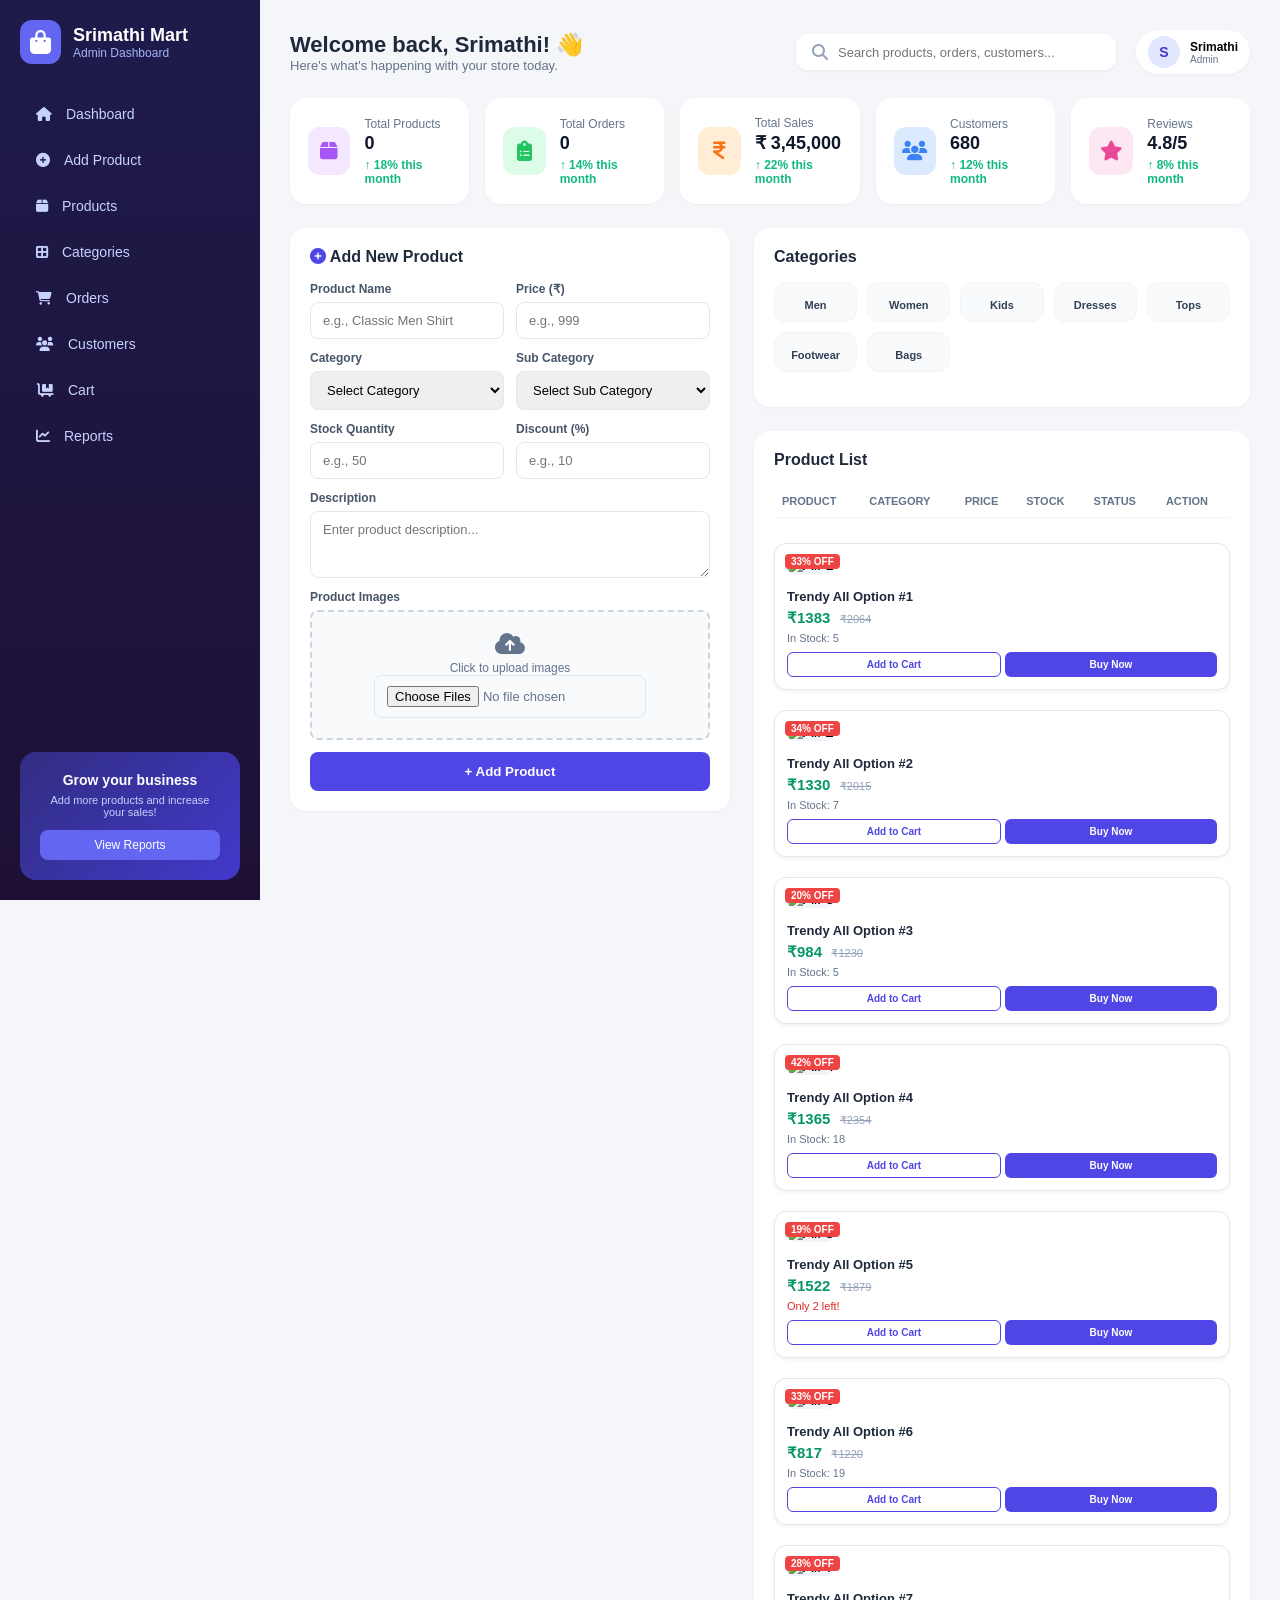
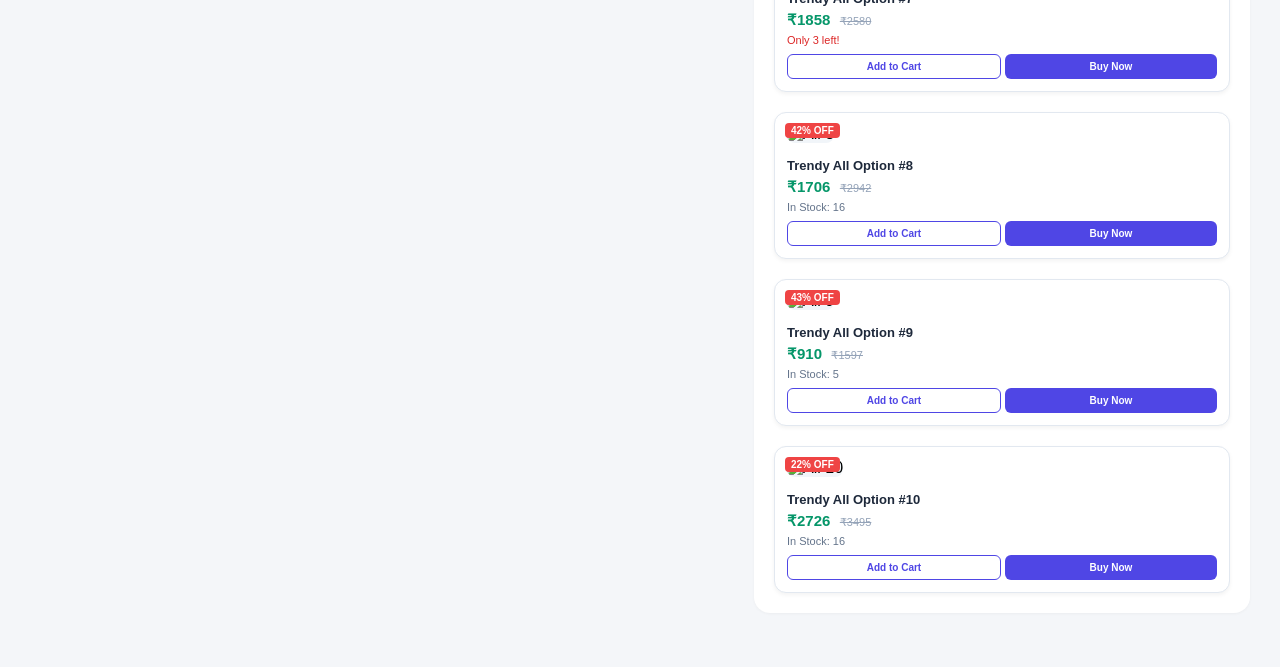
==== src/main/resources/static/dashboard.html @ 412abf0e "add customer details 2" ====
<!DOCTYPE html>
<html lang="en">
<head>
    <meta charset="UTF-8">
    <meta name="viewport" content="width=device-width, initial-scale=1.0">
    <title>Srimathi Mart - Admin Dashboard</title>
    <link href="https://cdnjs.cloudflare.com/ajax/libs/font-awesome/6.4.0/css/all.min.css" rel="stylesheet">
    <style>
        * {
            margin: 0;
            padding: 0;
            box-sizing: border-box;
            font-family: 'Segoe UI', Tahoma, Geneva, Verdana, sans-serif;
        }

        body {
            background-color: #f4f6f9;
            display: flex;
            min-height: 100vh;
        }

        /* Sidebar Styles */
        .sidebar {
            width: 260px;
            background: linear-gradient(180deg, #1e1b4b 0%, #1e1035 100%);
            color: #fff;
            padding: 20px;
            display: flex;
            flex-direction: column;
            justify-content: space-between;
            position: fixed;
            height: 100vh;
            overflow-y: auto;
        }

        .brand {
            display: flex;
            align-items: center;
            gap: 12px;
            margin-bottom: 30px;
        }

        .brand i {
            font-size: 24px;
            background: #6366f1;
            padding: 10px;
            border-radius: 12px;
        }

        .brand-text h2 { font-size: 18px; font-weight: 700; }
        .brand-text p { font-size: 12px; color: #a5b4fc; }

        .nav-menu {
            list-style: none;
            display: flex;
            flex-direction: column;
            gap: 6px;
        }

        .nav-item a {
            display: flex;
            align-items: center;
            gap: 14px;
            padding: 12px 16px;
            color: #c7d2fe;
            text-decoration: none;
            border-radius: 10px;
            font-size: 14px;
            transition: all 0.2s;
        }

        .nav-item.active a, .nav-item a:hover {
            background-color: #4f46e5;
            color: #fff;
        }

        .promo-card {
            background: linear-gradient(135deg, #312e81 0%, #4338ca 100%);
            padding: 20px;
            border-radius: 16px;
            text-align: center;
            margin-top: 20px;
        }

        .promo-card h4 { font-size: 14px; margin-bottom: 6px; }
        .promo-card p { font-size: 11px; color: #c7d2fe; margin-bottom: 12px; }
        .promo-card button {
            background: #6366f1;
            color: white;
            border: none;
            padding: 8px 16px;
            border-radius: 8px;
            font-size: 12px;
            cursor: pointer;
            width: 100%;
        }

        /* Main Content Styles */
.main-content {
    margin-left: 260px;
    flex: 1;
    padding: 30px;
}



        /* Header */
        .header {
            display: flex;
            justify-content: space-between;
            align-items: center;
            margin-bottom: 24px;
        }

        .welcome h1 { font-size: 22px; color: #1e293b; }
        .welcome p { font-size: 13px; color: #64748b; }

        .header-actions {
            display: flex;
            align-items: center;
            gap: 20px;
        }

        .search-bar {
            background: #fff;
            padding: 10px 16px;
            border-radius: 12px;
            display: flex;
            align-items: center;
            gap: 10px;
            box-shadow: 0 1px 3px rgba(0,0,0,0.05);
            width: 320px;
        }

        .search-bar input {
            border: none;
            outline: none;
            width: 100%;
            font-size: 13px;
        }

        .user-profile {
            display: flex;
            align-items: center;
            gap: 10px;
            background: #fff;
            padding: 6px 12px;
            border-radius: 30px;
            box-shadow: 0 1px 3px rgba(0,0,0,0.05);
        }

        .avatar {
            width: 32px;
            height: 32px;
            background: #e0e7ff;
            color: #4338ca;
            border-radius: 50%;
            display: flex;
            align-items: center;
            justify-content: center;
            font-weight: bold;
            font-size: 14px;
        }

        /* Metrics Grid */
        .metrics-grid {
            display: grid;
            grid-template-columns: repeat(5, 1fr);
            gap: 16px;
            margin-bottom: 24px;
        }

        .metric-card {
            background: #fff;
            padding: 18px;
            border-radius: 16px;
            display: flex;
            align-items: center;
            gap: 14px;
            box-shadow: 0 1px 3px rgba(0,0,0,0.04);
        }

        .metric-icon {
            width: 48px;
            height: 48px;
            border-radius: 12px;
            display: flex;
            align-items: center;
            justify-content: center;
            font-size: 20px;
        }

        .metric-info h3 { font-size: 18px; color: #0f172a; margin-top: 2px; }
        .metric-info p { font-size: 12px; color: #64748b; }
        .trend { font-size: 11px; margin-top: 4px; font-weight: 600; }
        .trend.up { color: #10b981; }

        /* Dashboard Grid Layout */
        .dashboard-grid {
            display: grid;
            grid-template-columns: 1fr 1.2fr;
            gap: 24px;
        }

        .card {
            background: #fff;
            border-radius: 16px;
            padding: 20px;
            box-shadow: 0 1px 3px rgba(0,0,0,0.04);
            margin-bottom: 24px;
        }

        .card-header {
            display: flex;
            justify-content: space-between;
            align-items: center;
            margin-bottom: 16px;
        }

        .card-header h3 { font-size: 16px; color: #1e293b; }

        /* Form Styling */
        .form-grid {
            display: grid;
            grid-template-columns: 1fr 1fr;
            gap: 12px;
        }

        .form-group {
            display: flex;
            flex-direction: column;
            gap: 6px;
        }

        .form-group.full { grid-column: span 2; }

        .form-group label { font-size: 12px; font-weight: 600; color: #475569; }

        .form-group input, .form-group select, .form-group textarea {
            padding: 10px 12px;
            border: 1px solid #e2e8f0;
            border-radius: 8px;
            font-size: 13px;
            outline: none;
        }

        .upload-box {
            border: 2px dashed #cbd5e1;
            border-radius: 8px;
            padding: 20px;
            text-align: center;
            color: #64748b;
            cursor: pointer;
            background: #f8fafc;
        }

        .btn-submit {
            background: #4f46e5;
            color: #fff;
            border: none;
            padding: 12px;
            border-radius: 8px;
            font-weight: 600;
            cursor: pointer;
            width: 100%;
            margin-top: 12px;
        }

        /* Category Grid */
        .category-grid {
            display: grid;
            grid-template-columns: repeat(5, 1fr);
            gap: 10px;
        }

        .cat-item {
            background: #f8fafc;
            border-radius: 12px;
            padding: 10px;
            text-align: center;
            border: 1px solid #f1f5f9;
        }

        .cat-item img {
            width: 100%;
            height: 60px;
            object-fit: contain;
            border-radius: 8px;
        }

        .cat-item p { font-size: 11px; font-weight: 600; margin-top: 6px; color: #334155; }

        /* Product Table */
        table {
            width: 100%;
            border-collapse: collapse;
        }

        th {
            text-align: left;
            font-size: 11px;
            color: #64748b;
            padding: 10px 8px;
            border-bottom: 1px solid #f1f5f9;
        }

        td {
            padding: 12px 8px;
            font-size: 13px;
            border-bottom: 1px solid #f8fafc;
        }

        .badge {
            padding: 4px 8px;
            border-radius: 12px;
            font-size: 11px;
            font-weight: 600;
        }

        .badge-active { background: #dcfce7; color: #15803d; }
        .badge-cat { background: #e0e7ff; color: #4338ca; }
    </style>
</head>
<body>

    <!-- Sidebar -->
    <div class="sidebar">
        <div>
            <div class="brand">
                <i class="fa-solid fa-bag-shopping"></i>
                <div class="brand-text">
                    <h2>Srimathi Mart</h2>
                    <p>Admin Dashboard</p>
                </div>
            </div>
           <ul class="nav-menu">
    <li class="nav-item active"><a href="#" onclick="switchTab(event, 'all')"><i class="fa-solid fa-house"></i> Dashboard</a></li>
    <li class="nav-item"><a href="#" onclick="switchTab(event, 'add-product')"><i class="fa-solid fa-circle-plus"></i> Add Product</a></li>
    <li class="nav-item"><a href="#" onclick="switchTab(event, 'products')"><i class="fa-solid fa-box"></i> Products</a></li>
    <li class="nav-item"><a href="#" onclick="switchTab(event, 'categories')"><i class="fa-solid fa-border-all"></i> Categories</a></li>
    <li class="nav-item"><a href="#" onclick="switchTab(event, 'orders')"><i class="fa-solid fa-cart-shopping"></i> Orders</a></li>
    <li class="nav-item"><a href="#" onclick="switchTab(event, 'customers')"><i class="fa-solid fa-users"></i> Customers</a></li>
    <li class="nav-item"><a href="#" onclick="switchTab(event, 'cart')"><i class="fa-solid fa-cart-flatbed"></i> Cart</a></li>
    <li class="nav-item"><a href="#" onclick="switchTab(event, 'reports')"><i class="fa-solid fa-chart-line"></i> Reports</a></li>
</ul>
        </div>

        <div class="promo-card">
            <h4>Grow your business</h4>
            <p>Add more products and increase your sales!</p>
            <button>View Reports</button>
        </div>
    </div>

    <!-- Main Content -->
    <div class="main-content">
        <!-- Top Bar -->
        <div class="header">
            <div class="welcome">
                <h1>Welcome back, Srimathi! 👋</h1>
                <p>Here's what's happening with your store today.</p>
            </div>
            <div class="header-actions">
                <div class="search-bar">
                    <i class="fa-solid fa-magnifying-glass" style="color:#94a3b8"></i>
                    <input type="text" placeholder="Search products, orders, customers...">
                </div>
                <div class="user-profile">
                    <div class="avatar">S</div>
                    <div>
                        <p style="font-size: 12px; font-weight: bold;">Srimathi</p>
                        <p style="font-size: 10px; color: #64748b;">Admin</p>
                    </div>
                </div>
            </div>
        </div>

        <!-- Metric Cards -->
        <div class="metrics-grid">
            <div class="metric-card">
                <div class="metric-icon" style="background: #f3e8ff; color: #a855f7;"><i class="fa-solid fa-box"></i></div>
                <div class="metric-info">
                    <p>Total Products</p>
                    <h3 id="totalProducts">0</h3>
                    <p class="trend up">↑ 18% this month</p>
                </div>
            </div>
            <div class="metric-card">
                <div class="metric-icon" style="background: #dcfce7; color: #22c55e;"><i class="fa-solid fa-clipboard-list"></i></div>
                <div class="metric-info">
                    <p>Total Orders</p>
                    <h3 id="totalOrders">0</h3>
                    <p class="trend up">↑ 14% this month</p>
                </div>
            </div>
            <div class="metric-card">
                <div class="metric-icon" style="background: #ffedd5; color: #f97316;"><i class="fa-solid fa-indian-rupee-sign"></i></div>
                <div class="metric-info">
                    <p>Total Sales</p>
                    <h3>₹ 3,45,000</h3>
                    <p class="trend up">↑ 22% this month</p>
                </div>
            </div>
            <div class="metric-card">
                <div class="metric-icon" style="background: #dbeafe; color: #3b82f6;"><i class="fa-solid fa-users"></i></div>
                <div class="metric-info">
                    <p>Customers</p>
                    <h3>680</h3>
                    <p class="trend up">↑ 12% this month</p>
                </div>
            </div>
            <div class="metric-card">
                <div class="metric-icon" style="background: #fce7f3; color: #ec4899;"><i class="fa-solid fa-star"></i></div>
                <div class="metric-info">
                    <p>Reviews</p>
                    <h3>4.8/5</h3>
                    <p class="trend up">↑ 8% this month</p>
                </div>
            </div>
        </div>

        <!-- Dashboard Main Grid -->
        <div class="dashboard-grid">
            <!-- Left Column: Add Product & Cart -->
            <div>
                <div class="card" id="add-product-card">
                    <div class="card-header">
                        <h3><i class="fa-solid fa-plus-circle" style="color: #4f46e5;"></i> Add New Product</h3>
                    </div>
                    <form id="productForm">
                        <div class="form-grid">
                            <div class="form-group">
                                <label>Product Name</label>
                                <input type="text" id="pName" placeholder="e.g., Classic Men Shirt" required>
                            </div>
                            <div class="form-group">
                                <label>Price (₹)</label>
                                <input type="number" id="pPrice" placeholder="e.g., 999" required>
                            </div>
                            <div class="form-group">
                                <label>Category</label>
                                <select id="pCategory">
                                    <option>Select Category</option>
                                    <option value="Men">Men</option>
                                    <option value="Women">Women</option>
                                    <option value="Kids">Kids</option>
                                    <option value="Dresses">Dresses</option>
                                </select>
                            </div>
                            <div class="form-group">
                                <label>Sub Category</label>
                                <select>
                                    <option>Select Sub Category</option>
                                </select>
                            </div>
                            <div class="form-group">
                                <label>Stock Quantity</label>
                                <input type="number" id="pStock" placeholder="e.g., 50" required>
                            </div>
                            <div class="form-group">
                                <label>Discount (%)</label>
                                <input type="number" id="pDiscount" placeholder="e.g., 10">
                            </div>
                            <div class="form-group full">
                                <label>Description</label>
                                <textarea id="pDesc" rows="3" placeholder="Enter product description..."></textarea>
                            </div>
                            <div class="form-group full">
                                <label>Product Images</label>
                                <div class="upload-box">
                                    <i class="fa-solid fa-cloud-arrow-up" style="font-size: 24px;"></i>
                                    <p style="font-size: 12px; margin-top: 4px;">Click to upload images</p>
                                    <input type="file" id="pImage" accept="image/*" multiple>
                                </div>
                            </div>
                        </div>
                        <button type="submit" class="btn-submit">+ Add Product</button>
                    </form>
                </div>

                <!-- My Shopping Cart -->
               <div class="card" id="cart-section">
                    <div class="card-header">
                        <h3><i class="fa-solid fa-cart-shopping" style="color: #4f46e5;"></i> My Shopping Cart</h3>
                    </div>
                    <div id="cartList">
                        <p style="color: #64748b; font-size: 13px;">Cart Details loading...</p>
                    </div>
                </div>
            </div>

            <!-- Right Column: Categories & Product List -->
            <div>
                <!-- Categories -->
                <div class="card" id="categories-card">
                    <div class="card-header">
                        <h3>Categories</h3>
                    </div>
                    <div class="category-grid">
    <div class="cat-item" onclick="filterByCategory('Men')"><p>Men</p></div>
    <div class="cat-item" onclick="filterByCategory('Women')"><p>Women</p></div>
    <div class="cat-item" onclick="filterByCategory('Kids')"><p>Kids</p></div>
    <div class="cat-item" onclick="filterByCategory('Dresses')"><p>Dresses</p></div>
    <div class="cat-item" onclick="filterByCategory('Tops')"><p>Tops</p></div>
    <div class="cat-item" onclick="filterByCategory('Footwear')"><p>Footwear</p></div>
    <div class="cat-item" onclick="filterByCategory('Bags')"><p>Bags</p></div>
</div>
<!-- Sub-categories: 10 கேட்டகரிகளுக்கான முழு HTML கோடு -->
<div id="sub-category-container" style="margin-top: 15px;">

    <!-- 1. Men Sub-categories -->
    <div id="sub-Men" class="sub-group" style="display: none; gap: 8px; flex-wrap: wrap;">
        <button class="sub-btn active-sub" onclick="filterBySubCategory('Men', 'All')">All Men</button>
        <button class="sub-btn" onclick="filterBySubCategory('Men', 'Shirts')">Shirts</button>
        <button class="sub-btn" onclick="filterBySubCategory('Men', 'T-Shirts')">T-Shirts</button>
        <button class="sub-btn" onclick="filterBySubCategory('Men', 'Jeans')">Jeans</button>
        <button class="sub-btn" onclick="filterBySubCategory('Men', 'Trousers')">Trousers</button>
        <button class="sub-btn" onclick="filterBySubCategory('Men', 'Footwear')">Footwear</button>
    </div>

    <!-- 2. Women Sub-categories -->
    <div id="sub-Women" class="sub-group" style="display: none; gap: 8px; flex-wrap: wrap;">
        <button class="sub-btn active-sub" onclick="filterBySubCategory('Women', 'All')">All Women</button>
        <button class="sub-btn" onclick="filterBySubCategory('Women', 'Dresses')">Dresses</button>
        <button class="sub-btn" onclick="filterBySubCategory('Women', 'Tops')">Tops</button>
        <button class="sub-btn" onclick="filterBySubCategory('Women', 'Kurtis')">Kurtis</button>
        <button class="sub-btn" onclick="filterBySubCategory('Women', 'Sarees')">Sarees</button>
        <button class="sub-btn" onclick="filterBySubCategory('Women', 'Bags')">Bags</button>
    </div>

    <!-- 3. Kids Sub-categories -->
    <div id="sub-Kids" class="sub-group" style="display: none; gap: 8px; flex-wrap: wrap;">
        <button class="sub-btn active-sub" onclick="filterBySubCategory('Kids', 'All')">All Kids</button>
        <button class="sub-btn" onclick="filterBySubCategory('Kids', 'Boys')">Boys Clothing</button>
        <button class="sub-btn" onclick="filterBySubCategory('Kids', 'Girls')">Girls Clothing</button>
        <button class="sub-btn" onclick="filterBySubCategory('Kids', 'Toys')">Toys</button>
        <button class="sub-btn" onclick="filterBySubCategory('Kids', 'Footwear')">Kids Footwear</button>
    </div>

    <!-- 4. Dresses Sub-categories -->
    <div id="sub-Dresses" class="sub-group" style="display: none; gap: 8px; flex-wrap: wrap;">
        <button class="sub-btn active-sub" onclick="filterBySubCategory('Dresses', 'All')">All Dresses</button>
        <button class="sub-btn" onclick="filterBySubCategory('Dresses', 'Casual')">Casual Dresses</button>
        <button class="sub-btn" onclick="filterBySubCategory('Dresses', 'Party')">Party Dresses</button>
        <button class="sub-btn" onclick="filterBySubCategory('Dresses', 'Maxi')">Maxi Dresses</button>
    </div>

    <!-- 5. Tops Sub-categories -->
    <div id="sub-Tops" class="sub-group" style="display: none; gap: 8px; flex-wrap: wrap;">
        <button class="sub-btn active-sub" onclick="filterBySubCategory('Tops', 'All')">All Tops</button>
        <button class="sub-btn" onclick="filterBySubCategory('Tops', 'T-Shirts')">T-Shirts</button>
        <button class="sub-btn" onclick="filterBySubCategory('Tops', 'Shirts')">Shirts</button>
        <button class="sub-btn" onclick="filterBySubCategory('Tops', 'Crop Tops')">Crop Tops</button>
        <button class="sub-btn" onclick="filterBySubCategory('Tops', 'Tunics')">Tunics</button>
    </div>

    <!-- 6. Bottoms Sub-categories -->
    <div id="sub-Bottoms" class="sub-group" style="display: none; gap: 8px; flex-wrap: wrap;">
        <button class="sub-btn active-sub" onclick="filterBySubCategory('Bottoms', 'All')">All Bottoms</button>
        <button class="sub-btn" onclick="filterBySubCategory('Bottoms', 'Jeans')">Jeans</button>
        <button class="sub-btn" onclick="filterBySubCategory('Bottoms', 'Trousers')">Trousers</button>
        <button class="sub-btn" onclick="filterBySubCategory('Bottoms', 'Shorts')">Shorts</button>
        <button class="sub-btn" onclick="filterBySubCategory('Bottoms', 'Skirts')">Skirts</button>
    </div>

    <!-- 8. Footwear Sub-categories -->
    <div id="sub-Footwear" class="sub-group" style="display: none; gap: 8px; flex-wrap: wrap;">
        <button class="sub-btn active-sub" onclick="filterBySubCategory('Footwear', 'All')">All Footwear</button>
        <button class="sub-btn" onclick="filterBySubCategory('Footwear', 'Casual')">Casual Shoes</button>
        <button class="sub-btn" onclick="filterBySubCategory('Footwear', 'Formal')">Formal Shoes</button>
        <button class="sub-btn" onclick="filterBySubCategory('Footwear', 'Sports')">Sports Shoes</button>
        <button class="sub-btn" onclick="filterBySubCategory('Footwear', 'Heels')">Heels & Flats</button>
    </div>

    <!-- 9. Bags Sub-categories -->
    <div id="sub-Bags" class="sub-group" style="display: none; gap: 8px; flex-wrap: wrap;">
        <button class="sub-btn active-sub" onclick="filterBySubCategory('Bags', 'All')">All Bags</button>
        <button class="sub-btn" onclick="filterBySubCategory('Bags', 'Handbags')">Handbags</button>
        <button class="sub-btn" onclick="filterBySubCategory('Bags', 'Backpacks')">Backpacks</button>
        <button class="sub-btn" onclick="filterBySubCategory('Bags', 'Wallets')">Wallets</button>
        <button class="sub-btn" onclick="filterBySubCategory('Bags', 'Sling Bags')">Sling Bags</button>
    </div>

    

</div>



                </div>

                <!-- Product List -->
               <div class="card" id="products-card">
                    <div class="card-header">
                        <h3>Product List</h3>
                    </div>
                    <table>
                        <thead>
                            <tr>
                                <th>PRODUCT</th>
                                <th>CATEGORY</th>
                                <th>PRICE</th>
                                <th>STOCK</th>
                                <th>STATUS</th>
                                <th>ACTION</th>
                            </tr>
                        </thead>
                        <tbody id="productList">
                            <!-- Backend Data directly inserts here -->
                        </tbody>
                    </table>
                    <!-- பொருட்களின் போட்டோ கார்டுகள் வந்து உட்காரும் இடம் -->
<div id="product-cards-container" style="display: grid; grid-template-columns: repeat(auto-fill, minmax(220px, 1fr)); gap: 20px; margin-top: 25px;"></div>

                </div>
            </div>
        </div>
    </div>
   <!-- Products Section (Products Tab கிளிக் செய்யும்போது இதுதான் தெரியும்) -->
<div id="products" class="tab-content" style="display: none;">
    <h2>All Products</h2>
    <table border="1" style="width: 100%; border-collapse: collapse; margin-top: 15px;">
        <thead>
            <tr style="background-color: #f2f2f2;">
                <th>ID</th>
                <th>Name</th>
                <th>Category</th>
                <th>Price (₹)</th>
                <th>Stock</th>
            </tr>
        </thead>
        <tbody id="productList2">
            <!-- JavaScript மூலம் Products விவரங்கள் இங்கே சேர்க்கப்படும் -->
        </tbody>
    </table>
</div>

<!-- ORDERS SECTION -->
<div id="orders" class="tab-content" style="display: none;">

    <div class="card" style="padding: 25px;">

        <div style="display:flex; justify-content:space-between; align-items:center; margin-bottom:20px;">
            <div>
                <h2 style="margin:0;">Orders</h2>
                <p style="color:#64748b; margin-top:5px;">
                    Manage all customer orders
                </p>
            </div>

            <div>
                <span class="badge badge-active">
                    All Orders
                </span>
            </div>
        </div>

        <div style="overflow-x:auto;">

            <table style="width:100%; border-collapse:collapse;">

                <thead>
                    <tr>
                        <th>Order ID</th>
                        <th>Customer</th>
                        <th>Product</th>
                        <th>Total</th>
                        <th>Date</th>
                        <th>Payment</th>
                        <th>Status</th>
                    </tr>
                </thead>

                <tbody id="ordersList">

                    <tr>
                        <td>#ORD001</td>
                        <td>Sample Customer</td>
                        <td>Sample Product</td>
                        <td>₹999</td>
                        <td>17 Sep 2026</td>
                        <td>Paid</td>
                        <td>
                            <span class="badge badge-active">
                                Delivered
                            </span>
                        </td>
                    </tr>

                </tbody>

            </table>

        </div>

    </div>

</div>

<!-- CUSTOMERS SECTION -->
<div id="customers" class="tab-content" style="display: none;">

    <div class="card" style="padding: 25px;">

        <!-- Customer Header -->
        <div style="display:flex; justify-content:space-between; align-items:center; margin-bottom:20px;">

            <div>
                <h2 style="margin:0;">Customers</h2>

                <p style="color:#64748b; margin-top:5px;">
                    Manage registered customers
                </p>
            </div>

            <!-- ADD CUSTOMER BUTTON -->
            <button onclick="showAddCustomerForm()"
                style="
                    background:#4f46e5;
                    color:white;
                    border:none;
                    padding:10px 16px;
                    border-radius:8px;
                    cursor:pointer;
                    font-weight:600;
                ">
                + Add Customer
            </button>

        </div>


        <!-- ADD CUSTOMER FORM -->
        <div id="addCustomerForm"
            style="
                display:none;
                background:#f8fafc;
                padding:20px;
                border-radius:12px;
                margin-bottom:20px;
                border:1px solid #e2e8f0;
            ">

            <h3 style="margin-bottom:15px;">
                Add New Customer
            </h3>

            <div style="
                display:grid;
                grid-template-columns:1fr 1fr;
                gap:12px;
            ">

                <input
                    type="text"
                    id="customerName"
                    placeholder="Customer Name"
                    style="padding:10px; border:1px solid #e2e8f0; border-radius:8px;"
                >

                <input
                    type="email"
                    id="customerEmail"
                    placeholder="Email Address"
                    style="padding:10px; border:1px solid #e2e8f0; border-radius:8px;"
                >

                <input
                    type="text"
                    id="customerPhone"
                    placeholder="Phone Number"
                    style="padding:10px; border:1px solid #e2e8f0; border-radius:8px;"
                >

                <input
                    type="text"
                    id="customerAddress"
                    placeholder="Address"
                    style="padding:10px; border:1px solid #e2e8f0; border-radius:8px;"
                >

            </div>

            <div style="display:flex; gap:10px; margin-top:15px;">

                <button onclick="addCustomer()"
                    style="
                        background:#4f46e5;
                        color:white;
                        border:none;
                        padding:10px 20px;
                        border-radius:8px;
                        cursor:pointer;
                        font-weight:600;
                    ">
                    Add Customer
                </button>

                <button onclick="hideAddCustomerForm()"
                    style="
                        background:#e2e8f0;
                        color:#334155;
                        border:none;
                        padding:10px 20px;
                        border-radius:8px;
                        cursor:pointer;
                    ">
                    Cancel
                </button>

            </div>

        </div>


        <!-- CUSTOMER TABLE -->
        <div style="overflow-x:auto;">

            <table style="width:100%; border-collapse:collapse;">

                <thead>
                    <tr>
                        <th>Customer ID</th>
                        <th>Name</th>
                        <th>Email</th>
                        <th>Phone</th>
                        <th>Total Orders</th>
                        <th>Total Spent</th>
                        <th>Status</th>
                    </tr>
                </thead>

                <tbody id="customersList">
                    <!-- Customers will appear here -->
                </tbody>

            </table>

        </div>

    </div>

</div>

<!-- REPORTS SECTION -->
<div id="reports" class="tab-content" style="display: none;">

    <div class="card" style="padding: 25px;">

        <h2>Reports</h2>

        <p style="color:#64748b; margin-bottom:20px;">
            View sales and business reports
        </p>

        <div style="display:grid; grid-template-columns:repeat(auto-fit, minmax(180px, 1fr)); gap:20px;">

            <div class="card" style="padding:20px;">
                <p style="color:#64748b;">Total Sales</p>
                <h2 id="reportSales">₹0</h2>
            </div>

            <div class="card" style="padding:20px;">
                <p style="color:#64748b;">Total Orders</p>
                <h2 id="reportOrders">0</h2>
            </div>

            <div class="card" style="padding:20px;">
                <p style="color:#64748b;">Total Customers</p>
                <h2 id="reportCustomers">0</h2>
            </div>

            <div class="card" style="padding:20px;">
                <p style="color:#64748b;">Total Products</p>
                <h2 id="reportProducts">0</h2>
            </div>

        </div>

        <div style="margin-top:25px;">

            <h3>Sales Summary</h3>

            <table style="width:100%; border-collapse:collapse; margin-top:15px;">

                <thead>
                    <tr>
                        <th>Report</th>
                        <th>Value</th>
                    </tr>
                </thead>

                <tbody>
                    <tr>
                        <td>Total Revenue</td>
                        <td id="totalRevenue">₹0</td>
                    </tr>

                    <tr>
                        <td>Completed Orders</td>
                        <td id="completedOrders">0</td>
                    </tr>

                    <tr>
                        <td>Pending Orders</td>
                        <td id="pendingOrders">0</td>
                    </tr>
                </tbody>

            </table>

        </div>

    </div>

</div>

  <!-- dashboard.html-ன் கடைசியில் </body> -க்கு மேலே சேர்க்கவும் -->
    <script>
        function switchTab(event, tabName) {
    if (event) event.preventDefault();

    // Active sidebar item
    let navItems = document.querySelectorAll('.nav-menu li');
    navItems.forEach(item => item.classList.remove('active'));

    if (event && event.currentTarget) {
        event.currentTarget.parentElement.classList.add('active');
    }

    // Get all sections
    let addProductCard = document.getElementById('add-product-card');
    let categoriesCard = document.getElementById('categories-card');
    let productsCard = document.getElementById('products-card');
    let productsTab = document.getElementById('products');

    let cartSection = document.getElementById('cart-section');
    let ordersSection = document.getElementById('orders');
    let customersSection = document.getElementById('customers');
    let reportsSection = document.getElementById('reports');

    // Hide everything first
    if (addProductCard) addProductCard.style.display = 'none';
    if (categoriesCard) categoriesCard.style.display = 'none';
    if (productsCard) productsCard.style.display = 'none';
    if (productsTab) productsTab.style.display = 'none';
    if (cartSection) cartSection.style.display = 'none';
    if (ordersSection) ordersSection.style.display = 'none';
    if (customersSection) customersSection.style.display = 'none';
    if (reportsSection) reportsSection.style.display = 'none';


    // =========================
    // DASHBOARD
    // =========================
    if (tabName === 'all') {

        if (addProductCard) addProductCard.style.display = 'block';
        if (categoriesCard) categoriesCard.style.display = 'block';
        if (productsCard) productsCard.style.display = 'block';

        filterByCategory('All');
    }


    // =========================
    // ADD PRODUCT
    // =========================
    else if (tabName === 'add-product') {

        if (addProductCard) addProductCard.style.display = 'block';
    }


    // =========================
    // PRODUCTS
    // =========================
    else if (tabName === 'products') {

        if (productsTab) productsTab.style.display = 'block';

        filterByCategory('All');
    }


    // =========================
    // CATEGORIES
    // =========================
    else if (tabName === 'categories') {

        if (categoriesCard) categoriesCard.style.display = 'block';
        if (productsCard) productsCard.style.display = 'block';
    }


    // =========================
    // CART
    // =========================
    else if (tabName === 'cart') {

        if (cartSection) {
            cartSection.style.display = 'block';
        }

        displayCart();
    }


    // =========================
    // ORDERS
    // =========================
    else if (tabName === 'orders') {

        if (ordersSection) {
            ordersSection.style.display = 'block';
        }
        displayOrders();
        updateTotalOrders();
    }


    // =========================
    // CUSTOMERS
    // =========================
    else if (tabName === 'customers') {

        if (customersSection) {
            customersSection.style.display = 'block';
        }
    }


    // =========================
    // REPORTS
    // =========================
    else if (tabName === 'reports') {

        if (reportsSection) {
            reportsSection.style.display = 'block';
        }
    }
}

// 1. Sub-categories டேட்டா
const subCategoriesData = {
    'Men': ['Shirts', 'T-Shirts', 'Jeans', 'Jackets', 'Footwear', 'Watches'],
    'Women': ['Dresses', 'Tops & Tees', 'Kurtis', 'Sarees', 'Jeans & Jeggings', 'Skirts', 'Handbags', 'Footwear'],
    'Kids': ['Boys Clothing', 'Girls Clothing', 'Toys', 'Kids Footwear', 'School Supplies'],
    'Dresses': ['Casual Dresses', 'Party Dresses', 'Maxi Dresses'],
    'Tops': ['T-Shirts', 'Casual Shirts', 'Formal Shirts', 'Crop Tops'],
    'Footwear': ['Casual Shoes', 'Formal Shoes', 'Sports Shoes', 'Sandals & Floaters', 'Heels & Flats', 'Flip Flops'],
    'Bags': ['Handbags', 'Backpacks', 'Wallets', 'Sling Bags']
};

// 2. Main Category கிளிக் செய்யும் போது Sub-category காட்டுவது & Filter செய்வது
async function filterByCategory(category) {
    renderSubCategories(category);
    await filterBySubCategory(category, 'All');
}

// Sub-category பட்டன்களை திரையில் உருவாக்குதல்
function renderSubCategories(mainCategory) {
    const container = document.getElementById('sub-category-container');
    if (!container) return;

    container.innerHTML = '';

    let subs = subCategoriesData[mainCategory];
    if (subs && subs.length > 0) {
        let allBtn = `<button onclick="filterBySubCategory('${mainCategory}', 'All')" style="padding: 6px 14px; border-radius: 20px; border: 1px solid #4f46e5; background: #4f46e5; color: white; cursor: pointer; font-size: 13px;">All ${mainCategory}</button>`;
        container.innerHTML += allBtn;

        subs.forEach(sub => {
            let btn = `<button onclick="filterBySubCategory('${mainCategory}', '${sub}')" style="padding: 6px 14px; border-radius: 20px; border: 1px solid #cbd5e1; background: #f8fafc; color: #334155; cursor: pointer; font-size: 13px; margin-left: 5px;">${sub}</button>`;
            container.innerHTML += btn;
        });
    }
}

// 3. Pexels API மூலமாகப் படங்களை தானாகப் பெறும் ஃபங்ஷன்
// (குறிப்பு: உங்களிடம் Pexels API Key இருந்தால் 'YOUR_PEXELS_API_KEY' இடத்தில் போடலாம்)
const PEXELS_API_KEY = 'YOUR_PEXELS_API_KEY'; 

async function fetchAccurateImages(query, count = 10) {
    // API Key இல்லை என்றால் லோக்கல் படங்களுக்கு பதிலாக துல்லியமான Pexels Web Images-ஐப் பயன்படுத்தும் Fallback
    if (!PEXELS_API_KEY || PEXELS_API_KEY === 'YOUR_PEXELS_API_KEY') {
        let images = [];
        for (let i = 1; i <= count; i++) {
            // Unsplash Source Search மூலம் துல்லியமான தேடல்
            images.push(`https://source.unsplash.com/400x300/?${encodeURIComponent(query)},clothing&sig=${i}`);
        }
        return images;
    }

    try {
        const response = await fetch(`https://api.pexels.com/v1/search?query=${encodeURIComponent(query)}&per_page=${count}`, {
            headers: {
                Authorization: PEXELS_API_KEY
            }
        });
        const data = await response.json();
        if (data.photos && data.photos.length > 0) {
            return data.photos.map(photo => photo.src.medium);
        }
    } catch (error) {
        console.error("Image fetch error:", error);
    }
    
    // API பிழை வந்தால் Default Backup Image
    return Array(count).fill('https://picsum.photos/400/300?fashion');
}

// 4. சப்-கேட்டகிரி கிளிக் செய்ததும் சரியாக 10 பொருட்களைக் காட்டும் ஃபங்ஷன்
async function filterBySubCategory(mainCategory, subCategory) {
    let cardsContainer = document.getElementById('product-cards-container');
    if (!cardsContainer) return;
    
    // லோடிங் உரை
    cardsContainer.innerHTML = '<div style="grid-column: 1/-1; text-align: center; padding: 20px; color: #6366f1; font-size: 14px; font-weight: 600;">படங்கள் லோட் ஆகிறது...</div>';

    let searchQuery = subCategory === 'All' ? mainCategory : subCategory;
    
    // துல்லியமான படங்களை தானாகவே பெறுகிறது
    let images = await fetchAccurateImages(searchQuery, 10);

    cardsContainer.innerHTML = ''; // பழைய கார்டுகளை நீக்க

    // 10 பொருட்களுக்கு மட்டும் Loop ஓடும்
    for (let i = 0; i < 10; i++) {
        let originalPrice = Math.floor(Math.random() * 2500) + 999;
        let discountPercent = Math.floor(Math.random() * 30) + 15;
        let discountedPrice = Math.round(originalPrice - (originalPrice * discountPercent / 100));
        let stockCount = Math.floor(Math.random() * 20) + 1;
        
        let imgUrl = images[i] || `https://picsum.photos/seed/${searchQuery}${i}/400/300`;
        let fallbackUrl = `https://picsum.photos/seed/${searchQuery}${i}/400/300`;

        let cardHTML = `
            <div style="border: 1px solid #e2e8f0; border-radius: 12px; padding: 12px; background: #ffffff; position: relative; box-shadow: 0 2px 4px rgba(0,0,0,0.05);">
                <span style="position: absolute; top: 10px; left: 10px; background: #ef4444; color: white; padding: 2px 6px; border-radius: 4px; font-size: 10px; font-weight: bold; z-index: 1;">
                    ${discountPercent}% OFF
                </span>

                <img src="${imgUrl}" 
                     onerror="this.onerror=null; this.src='${fallbackUrl}';"
                     alt="${searchQuery} ${i+1}" 
                     style="width: 100%; height: 180px; object-fit: cover; border-radius: 8px; margin-bottom: 10px; background: #f1f5f9;">

                <h4 style="font-size: 13px; margin: 5px 0; color: #1e293b; white-space: nowrap; overflow: hidden; text-overflow: ellipsis;">
                    Trendy ${searchQuery} Option #${i+1}
                </h4>

                <div style="margin-bottom: 5px;">
                    <span style="font-size: 15px; font-weight: bold; color: #059669;">₹${discountedPrice}</span>
                    <span style="font-size: 11px; color: #94a3b8; text-decoration: line-through; margin-left: 5px;">₹${originalPrice}</span>
                </div>

                <div style="font-size: 11px; color: ${stockCount < 5 ? '#dc2626' : '#64748b'}; margin-bottom: 8px; font-weight: 500;">
                    ${stockCount < 5 ? `Only ${stockCount} left!` : `In Stock: ${stockCount}`}
                </div>

                <div style="display: flex; gap: 4px;">
                   <button onclick="addToCart('${searchQuery} #${i+1}')"style="flex: 1; padding: 6px 0; border: 1px solid #4f46e5; background: white; color: #4f46e5; border-radius: 6px; font-size: 10px; font-weight: 600; cursor: pointer;">Add to Cart</button>
                    <button onclick="buyNow('${searchQuery} #${i+1}', ${discountedPrice})" style="flex: 1; padding: 6px 0; border: none; background: #4f46e5; color: white; border-radius: 6px; font-size: 10px; font-weight: 600; cursor: pointer;">Buy Now</button>
                </div>
            </div>`;
        
        cardsContainer.innerHTML += cardHTML;
    }
}


        // API அல்லது Local Table-ஐ Filter செய்யும் கம்பைன்ட் Function
        async function fetchAndFilterProducts(category) {
            let productTableBody = document.getElementById('productList');
            let productList2 = document.getElementById('productList2');

            if (productTableBody) productTableBody.innerHTML = '';
            if (productList2) productList2.innerHTML = '';

            try {
                let url = (category && category !== 'All') 
                    ? `/api/products/category/${category}` 
                    : '/api/products';

                const response = await fetch(url);
                
                if (response.ok) {
                    const products = await response.json();
                    
                    if (products.length === 0) {
                        showNoDataMsg(category);
                        return;
                    }

                    products.forEach(p => appendRowToTables(p));
                } else {
                    filterTableLocally(category);
                }
            } catch (error) {
                console.log('Fallback to local filtering:', error);
                filterTableLocally(category);
            }
        }

        function appendRowToTables(p) {
            let productTableBody = document.getElementById('productList');
            let productList2 = document.getElementById('productList2');

            let row1 = `
                <tr>
                    <td><b>${p.name}</b></td>
                    <td><span class="badge badge-cat">${p.category || 'N/A'}</span></td>
                    <td>₹ ${p.price}</td>
                    <td>${p.stock || 10}</td>
                    <td><span class="badge badge-active">Active</span></td>
                    <td>
                        <button onclick="deleteProductFromDb(${p.id})" style="border:none; background:none; color:#ef4444; cursor:pointer;" title="Delete">
                            <i class="fa-solid fa-trash"></i>
                        </button>
                    </td>
                </tr>`;

            let row2 = `
                <tr>
                    <td>${p.id || '-'}</td>
                    <td><b>${p.name}</b></td>
                    <td>${p.category || 'N/A'}</td>
                    <td>₹ ${p.price}</td>
                    <td>${p.stock || 10}</td>
                </tr>`;

            if (productTableBody) productTableBody.innerHTML += row1;
            if (productList2) productList2.innerHTML += row2;
        }

        function showNoDataMsg(category) {
            let productTableBody = document.getElementById('productList');
            let productList2 = document.getElementById('productList2');
            let msg = `<tr><td colspan="6" style="text-align: center; color: #64748b; padding: 20px;"><b>${category}</b> வகையில் எந்தப் பொருட்களும் இல்லை!</td></tr>`;
            
            if (productTableBody) productTableBody.innerHTML = msg;
            if (productList2) productList2.innerHTML = msg;
        }

        function filterTableLocally(category) {
            let rows = document.querySelectorAll('#productList tr');
            rows.forEach(row => {
                let catCell = row.cells[1] ? row.cells[1].textContent.trim().toLowerCase() : '';
                if (category === 'All' || catCell.includes(category.toLowerCase())) {
                    row.style.display = '';
                } else {
                    row.style.display = 'none';
                }
            });
        }
       
     // ===============================
// PRODUCT MANAGEMENT
// ===============================

let products = JSON.parse(localStorage.getItem("srimathiProducts")) || [];


// Save products
function saveProducts() {
    localStorage.setItem("srimathiProducts", JSON.stringify(products));
}


// Update Total Products
function updateTotalProducts() {
    const total = document.getElementById("totalProducts");

    if (total) {
        total.textContent = products.length;
    }
}


// Display Products
function displayProducts() {

    const productList = document.getElementById("productList");
    const productList2 = document.getElementById("productList2");

    if (productList) {
        productList.innerHTML = "";
    }

    if (productList2) {
        productList2.innerHTML = "";
    }


    products.forEach(product => {

        // Dashboard Product List
        if (productList) {

            const row = document.createElement("tr");

            row.innerHTML = `
                <td>
                    <b>${product.name}</b>
                </td>

                <td>
                    <span class="badge badge-cat">
                        ${product.category}
                    </span>
                </td>

                <td>
                    ₹ ${product.price}
                </td>

                <td>
                    ${product.stock}
                </td>

                <td>
                    <span class="badge badge-active">
                        Active
                    </span>
                </td>

                <td>

                    <button
                        onclick="deleteProduct(${product.id})"
                        style="border:none;
                               background:none;
                               color:#ef4444;
                               cursor:pointer;">

                        <i class="fa-solid fa-trash"></i>

                    </button>

                </td>
            `;

            productList.appendChild(row);
        }


        // ALL PRODUCTS TABLE
        if (productList2) {

            const row2 = document.createElement("tr");

            row2.innerHTML = `
                <td>${product.id}</td>

                <td>
                    <b>${product.name}</b>
                </td>

                <td>
                    ${product.category}
                </td>

                <td>
                    ₹ ${product.price}
                </td>

                <td>
                    ${product.stock}
                </td>
            `;

            productList2.appendChild(row2);
        }

    });


    updateTotalProducts();
}



// ===============================
// ADD PRODUCT
// ===============================

const productForm = document.getElementById("productForm");

if (productForm) {
    productForm.addEventListener("submit", function(e) {
        e.preventDefault();

        const product = {
            id: Date.now(),
            name: document.getElementById("pName").value.trim(),
            price: Number(document.getElementById("pPrice").value),
            category: document.getElementById("pCategory").value,
            stock: Number(document.getElementById("pStock").value),
            description: document.getElementById("pDesc").value
        };

        products.push(product);

        localStorage.setItem("products", JSON.stringify(products));

        displayProducts();
        updateTotalProducts();

        productForm.reset();

        alert("Product added successfully!");
    });
}



// ===============================
// DELETE PRODUCT
// ===============================

function deleteProduct(id) {

    const confirmDelete =
        confirm("Delete this product?");

    if (!confirmDelete) {
        return;
    }


    products =
        products.filter(product => product.id !== id);


    saveProducts();

    displayProducts();

}



// ===============================
// PAGE LOAD
// ===============================

window.addEventListener("DOMContentLoaded", function() {

    displayProducts();

});              



        // Page Load ஆகும் போது Dashboard Tab-ஐ காட்டுதல்
        window.addEventListener('DOMContentLoaded', () => {
            switchTab(null, 'all');
        });
        function addToCart(name) {
    let cart = JSON.parse(localStorage.getItem("cart")) || [];

    cart.push({
        id: Date.now(),
        name: name
    });

    localStorage.setItem("cart", JSON.stringify(cart));

    displayCart();

    alert("Added to Cart!");
}
function displayCart() {
    let cart = JSON.parse(localStorage.getItem("cart")) || [];
    let cartList = document.getElementById("cartList");

    if (cart.length === 0) {
        cartList.innerHTML = "<p>Your cart is empty</p>";
        return;
    }

    cartList.innerHTML = "";

    cart.forEach(item => {
        cartList.innerHTML += `
            <div>
               <div>
    <b>${item.name}</b>
    <button onclick="removeFromCart(${item.id})">Remove</button>
</div>

            </div>
        `;
    });
}

displayCart();
// ===============================
// BUY NOW → CREATE ORDER
// ===============================

function buyNow(productName, price) {

    // Get Customer ID
    let customerId = prompt("Enter Customer ID:");

    if (!customerId || customerId.trim() === "") {
        alert("Customer ID is required!");
        return;
    }

    customerId = customerId.trim();

    // Get saved customers
    let customers =
        JSON.parse(localStorage.getItem("srimathiCustomers")) || [];

    // Find customer using Customer ID
    let customer = customers.find(
        c => c.id.toLowerCase() === customerId.toLowerCase()
    );

    if (!customer) {
        alert("Customer ID not found! Please check the Customer ID.");
        return;
    }

    // Show customer details for verification
    let confirmCustomer = confirm(
        "Customer Details\n\n" +
        "Customer ID: " + customer.id + "\n" +
        "Name: " + customer.name + "\n" +
        "Phone: " + customer.phone + "\n" +
        "Email: " + customer.email + "\n" +
        "Address: " + customer.address + "\n\n" +
        "Is this the correct customer?"
    );

    if (!confirmCustomer) {
        alert("Order cancelled. Please check the customer details.");
        return;
    }

    // Get existing orders
    let orders =
        JSON.parse(localStorage.getItem("srimathiOrders")) || [];

    // Create new order
    let newOrder = {
        id: "ORD" + Date.now(),
        customerId: customer.id,
        customer: customer.name,
        phone: customer.phone,
        email: customer.email,
        address: customer.address,
        product: productName,
        total: price,
        date: new Date().toLocaleDateString("en-IN"),
        payment: "Pending",
        status: "Pending"
    };

    orders.push(newOrder);

    // Save order
    localStorage.setItem(
        "srimathiOrders",
        JSON.stringify(orders)
    );

    // Update customer order details
    customer.totalOrders = Number(customer.totalOrders || 0) + 1;
    customer.totalSpent = Number(customer.totalSpent || 0) + Number(price);

    // Save updated customer
    localStorage.setItem(
        "srimathiCustomers",
        JSON.stringify(customers)
    );

    displayOrders();
    updateTotalOrders();
    displayCustomers();

    alert("Order placed successfully!");
}



// ===============================
// DISPLAY ORDERS
// ===============================

function displayOrders() {

    let orders =
        JSON.parse(localStorage.getItem("srimathiOrders")) || [];

    let ordersList =
        document.getElementById("ordersList");

    if (!ordersList) return;

    ordersList.innerHTML = "";

    if (orders.length === 0) {

        ordersList.innerHTML = `
            <tr>
                <td colspan="7"
                    style="text-align:center; padding:20px; color:#64748b;">
                    No orders yet
                </td>
            </tr>
        `;

        return;
    }

    orders.forEach(order => {

        ordersList.innerHTML += `
            <tr>
                <td>#${order.id}</td>
                <td>${order.customer}</td>
                <td>${order.product}</td>
                <td>₹${order.total}</td>
                <td>${order.date}</td>
                <td>${order.payment}</td>
                <td>
                    <span class="badge badge-active">
                        ${order.status}
                    </span>
                </td>
            </tr>
        `;
    });
}


// ===============================
// TOTAL ORDERS
// ===============================

function updateTotalOrders() {

    let orders =
        JSON.parse(localStorage.getItem("srimathiOrders")) || [];

    let totalOrders =
        document.getElementById("totalOrders");

    if (totalOrders) {
        totalOrders.textContent = orders.length;
    }
}
// ===============================
// CUSTOMERS
// ===============================

function showAddCustomerForm() {
    document.getElementById("addCustomerForm").style.display = "block";
}

function hideAddCustomerForm() {
    document.getElementById("addCustomerForm").style.display = "none";
}
// ===============================
// ADD CUSTOMER
// ===============================

function addCustomer() {

    let name = document.getElementById("customerName").value.trim();
    let email = document.getElementById("customerEmail").value.trim();
    let phone = document.getElementById("customerPhone").value.trim();
    let address = document.getElementById("customerAddress").value.trim();

    if (name === "" || email === "" || phone === "") {
        alert("Please fill Name, Email and Phone!");
        return;
    }

    let customers =
        JSON.parse(localStorage.getItem("srimathiCustomers")) || [];

    let newCustomer = {
        id: "CUS" + Date.now(),
        name: name,
        email: email,
        phone: phone,
        address: address,
        totalOrders: 0,
        totalSpent: 0,
        status: "Active"
    };

    customers.push(newCustomer);

    localStorage.setItem(
        "srimathiCustomers",
        JSON.stringify(customers)
    );

    displayCustomers();

    document.getElementById("customerName").value = "";
    document.getElementById("customerEmail").value = "";
    document.getElementById("customerPhone").value = "";
    document.getElementById("customerAddress").value = "";

    hideAddCustomerForm();

    alert("Customer added successfully!");
}
// ===============================
// DISPLAY CUSTOMERS
// ===============================

function displayCustomers() {

    let customers =
        JSON.parse(localStorage.getItem("srimathiCustomers")) || [];

    let customersList =
        document.getElementById("customersList");

    if (!customersList) return;

    customersList.innerHTML = "";

    if (customers.length === 0) {

        customersList.innerHTML = `
            <tr>
                <td colspan="7"
                    style="text-align:center; padding:20px; color:#64748b;">
                    No customers yet
                </td>
            </tr>
        `;

        return;
    }

    customers.forEach(customer => {

        customersList.innerHTML += `
            <tr>
                <td>#${customer.id}</td>
                <td>${customer.name}</td>
                <td>${customer.email}</td>
                <td>${customer.phone}</td>
                <td>${customer.totalOrders}</td>
                <td>₹${customer.totalSpent}</td>
                <td>
                    <span class="badge badge-active">
                        ${customer.status}
                    </span>
                </td>
            </tr>
        `;
    });
}



function removeFromCart(id) {
    let cart = JSON.parse(localStorage.getItem("cart")) || [];

    cart = cart.filter(item => item.id !== id);

    localStorage.setItem("cart", JSON.stringify(cart));

    displayCart();
}
function updateCartCount() {
    let cart = JSON.parse(localStorage.getItem("cart")) || [];

    let cartCount = document.getElementById("cartCount");

    if (cartCount) {
        cartCount.textContent = cart.length;
    }
}
function updateTotalProducts() {
    let products = JSON.parse(localStorage.getItem("products")) || [];
    document.getElementById("totalProducts").textContent = products.length;
}

updateTotalProducts();

// ===============================
// BUY NOW → CREATE ORDER
// ===============================

function buyNow(productName, price) {

    let customerName = prompt("Enter Customer Name:");

    if (!customerName || customerName.trim() === "") {
        alert("Customer name is required!");
        return;
    }

    let orders = JSON.parse(localStorage.getItem("srimathiOrders")) || [];

    let newOrder = {
        id: "ORD" + Date.now(),
        customer: customerName.trim(),
        product: productName,
        total: price,
        date: new Date().toLocaleDateString("en-IN"),
        payment: "Pending",
        status: "Pending"
    };

    orders.push(newOrder);

    localStorage.setItem(
        "srimathiOrders",
        JSON.stringify(orders)
    );

    displayOrders();

    updateTotalOrders();

    alert("Order placed successfully!");
}


// ===============================
// DISPLAY ORDERS
// ===============================

function displayOrders() {

    let orders =
        JSON.parse(localStorage.getItem("srimathiOrders")) || [];

    let ordersList =
        document.getElementById("ordersList");

    if (!ordersList) return;

    ordersList.innerHTML = "";

    if (orders.length === 0) {

        ordersList.innerHTML = `
            <tr>
                <td colspan="7"
                    style="text-align:center; padding:20px; color:#64748b;">
                    No orders yet
                </td>
            </tr>
        `;

        return;
    }

    orders.forEach(order => {

        ordersList.innerHTML += `
            <tr>

                <td>#${order.id}</td>

                <td>${order.customer}</td>

                <td>${order.product}</td>

                <td>₹${order.total}</td>

                <td>${order.date}</td>

                <td>${order.payment}</td>

                <td>
                    <span class="badge badge-active">
                        ${order.status}
                    </span>
                </td>

            </tr>
        `;
    });
}


// ===============================
// TOTAL ORDERS
// ===============================

function updateTotalOrders() {

    let orders =
        JSON.parse(localStorage.getItem("srimathiOrders")) || [];

    let totalOrders =
        document.getElementById("totalOrders");

    if (totalOrders) {
        totalOrders.textContent = orders.length;
    }
}
    </script>
</body>
</html>
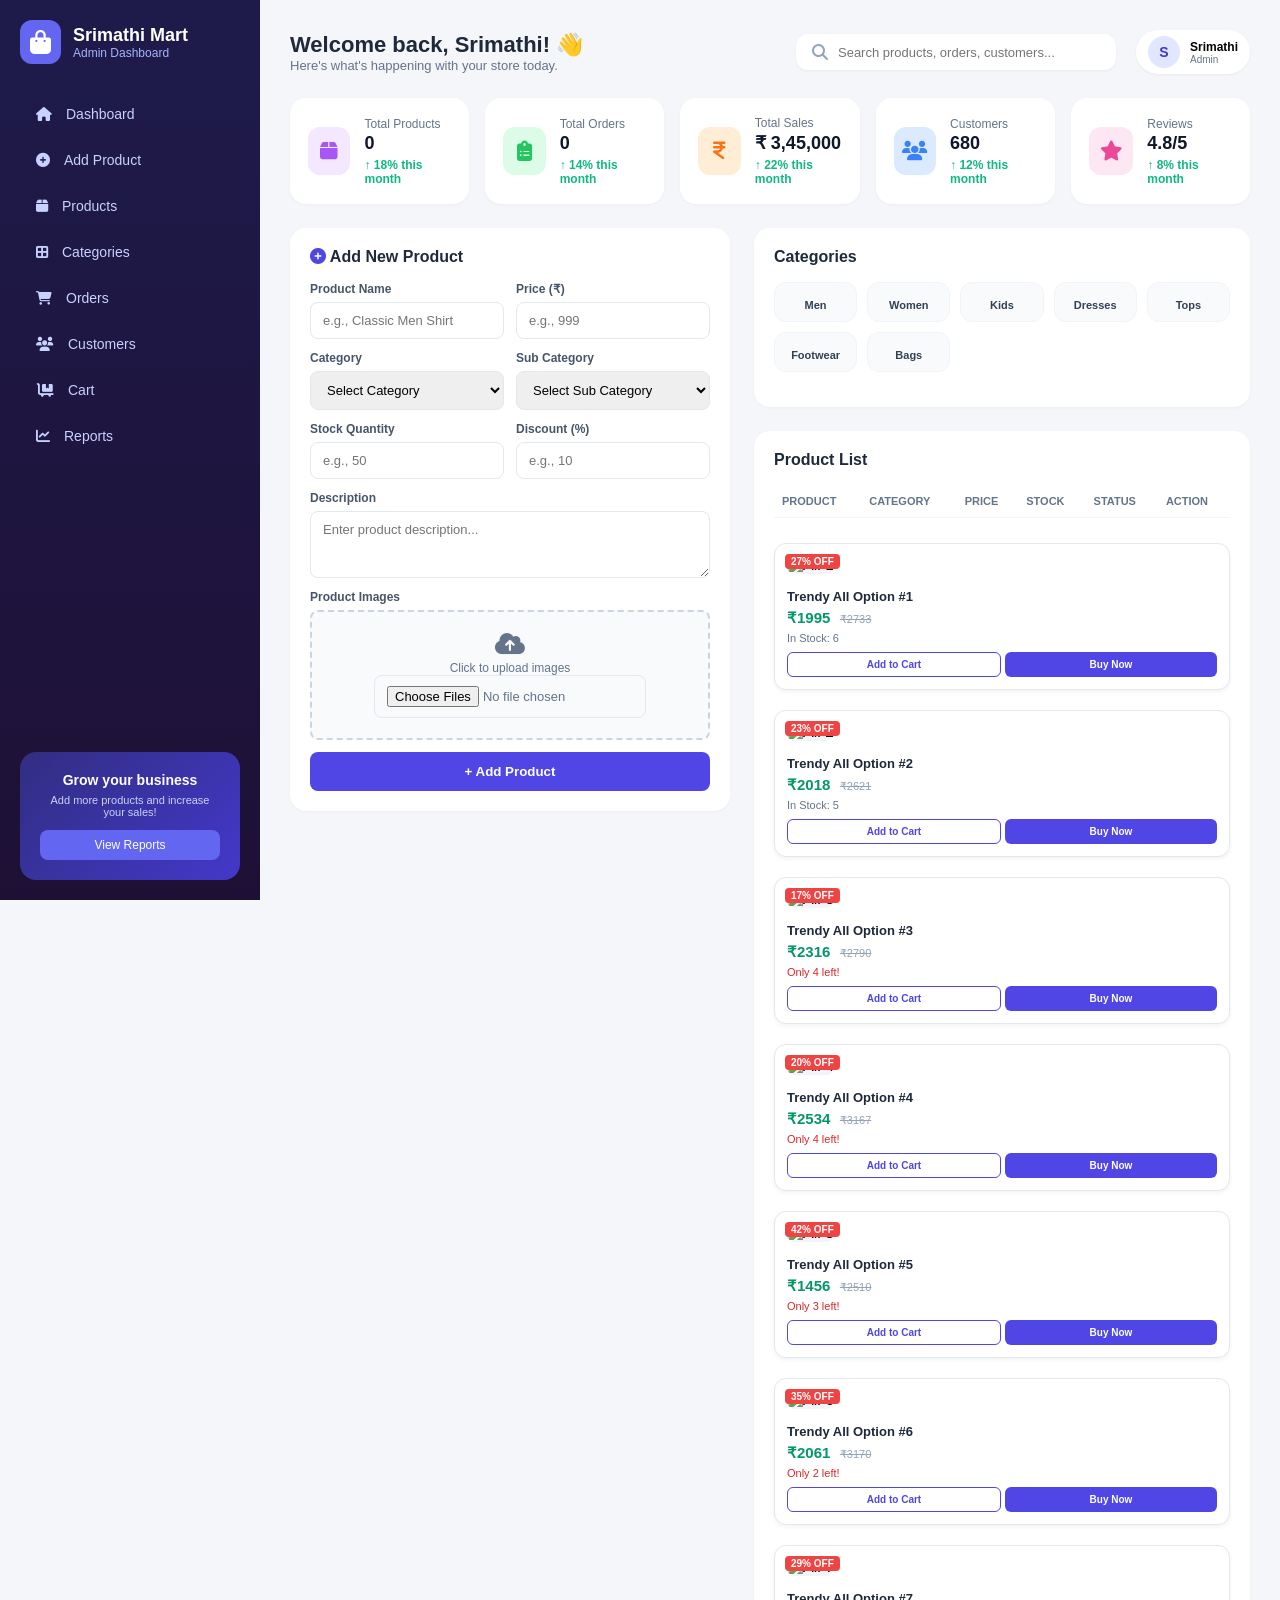
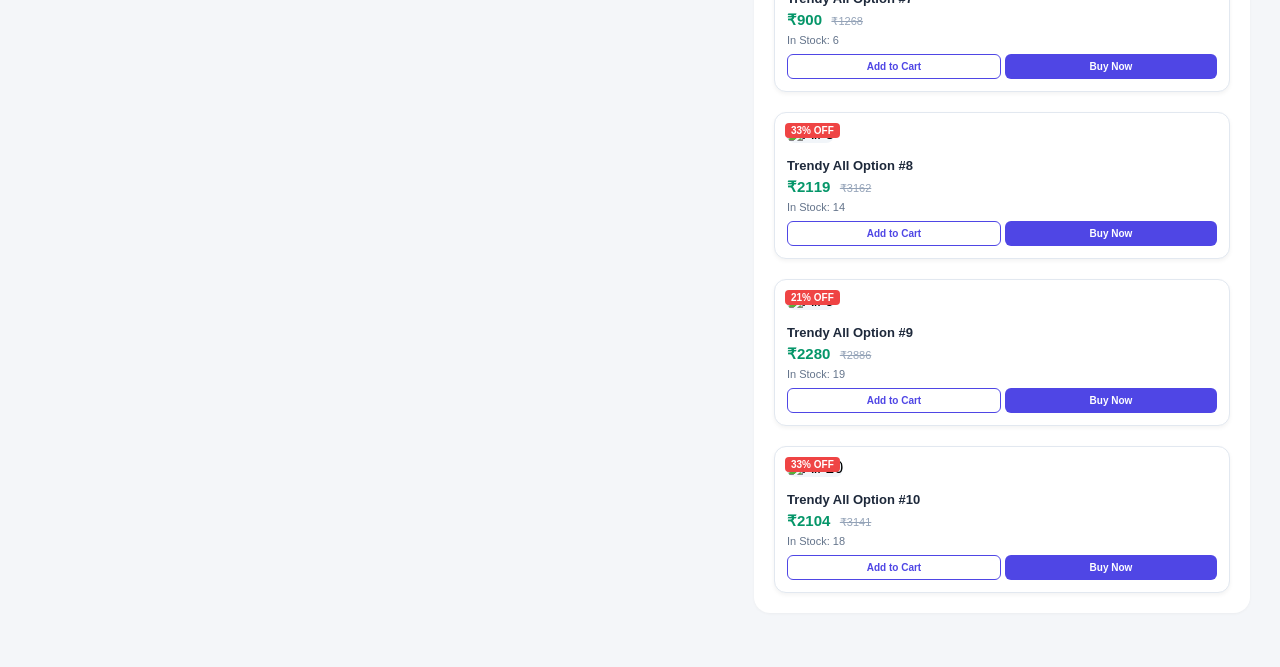
==== commit a09c68d2: "add customer details 3" ====
--- a/src/main/resources/static/dashboard.html
+++ b/src/main/resources/static/dashboard.html
@@ -1502,91 +1502,62 @@
 
 function buyNow(productName, price) {
 
-    // Get Customer ID
-    let customerId = prompt("Enter Customer ID:");
-
-    if (!customerId || customerId.trim() === "") {
-        alert("Customer ID is required!");
+    let customerName = prompt("Enter Customer Name:");
+
+    if (!customerName || customerName.trim() === "") {
+        alert("Customer name is required!");
         return;
     }
 
-    customerId = customerId.trim();
-
-    // Get saved customers
+    customerName = customerName.trim();
+
     let customers =
         JSON.parse(localStorage.getItem("srimathiCustomers")) || [];
 
-    // Find customer using Customer ID
+    // Check customer by name
     let customer = customers.find(
-        c => c.id.toLowerCase() === customerId.toLowerCase()
+        c => c.name.toLowerCase() === customerName.toLowerCase()
     );
 
+    // Customer not found
     if (!customer) {
-        alert("Customer ID not found! Please check the Customer ID.");
+
+        let createNew = confirm(
+            "Customer not found!\n\n" +
+            "Click OK to Create New Customer.\n" +
+            "Click Cancel to stop the order."
+        );
+
+        if (createNew) {
+
+            // Store current product temporarily
+            localStorage.setItem(
+                "pendingOrder",
+                JSON.stringify({
+                    product: productName,
+                    price: price,
+                    customerName: customerName
+                })
+            );
+
+            // Open Customers page
+            switchTab(null, "customers");
+
+            // Open Add Customer form
+            showAddCustomerForm();
+
+            alert(
+                "Please add the customer details.\n\n" +
+                "After adding the customer, the order will continue automatically."
+            );
+        }
+
         return;
     }
 
-    // Show customer details for verification
-    let confirmCustomer = confirm(
-        "Customer Details\n\n" +
-        "Customer ID: " + customer.id + "\n" +
-        "Name: " + customer.name + "\n" +
-        "Phone: " + customer.phone + "\n" +
-        "Email: " + customer.email + "\n" +
-        "Address: " + customer.address + "\n\n" +
-        "Is this the correct customer?"
-    );
-
-    if (!confirmCustomer) {
-        alert("Order cancelled. Please check the customer details.");
-        return;
-    }
-
-    // Get existing orders
-    let orders =
-        JSON.parse(localStorage.getItem("srimathiOrders")) || [];
-
-    // Create new order
-    let newOrder = {
-        id: "ORD" + Date.now(),
-        customerId: customer.id,
-        customer: customer.name,
-        phone: customer.phone,
-        email: customer.email,
-        address: customer.address,
-        product: productName,
-        total: price,
-        date: new Date().toLocaleDateString("en-IN"),
-        payment: "Pending",
-        status: "Pending"
-    };
-
-    orders.push(newOrder);
-
-    // Save order
-    localStorage.setItem(
-        "srimathiOrders",
-        JSON.stringify(orders)
-    );
-
-    // Update customer order details
-    customer.totalOrders = Number(customer.totalOrders || 0) + 1;
-    customer.totalSpent = Number(customer.totalSpent || 0) + Number(price);
-
-    // Save updated customer
-    localStorage.setItem(
-        "srimathiCustomers",
-        JSON.stringify(customers)
-    );
-
-    displayOrders();
-    updateTotalOrders();
-    displayCustomers();
-
-    alert("Order placed successfully!");
-}
-
-
+    // Existing customer → place order
+    placeOrderForCustomer(customer, productName, price);
+}
 
 // ===============================
 // DISPLAY ORDERS
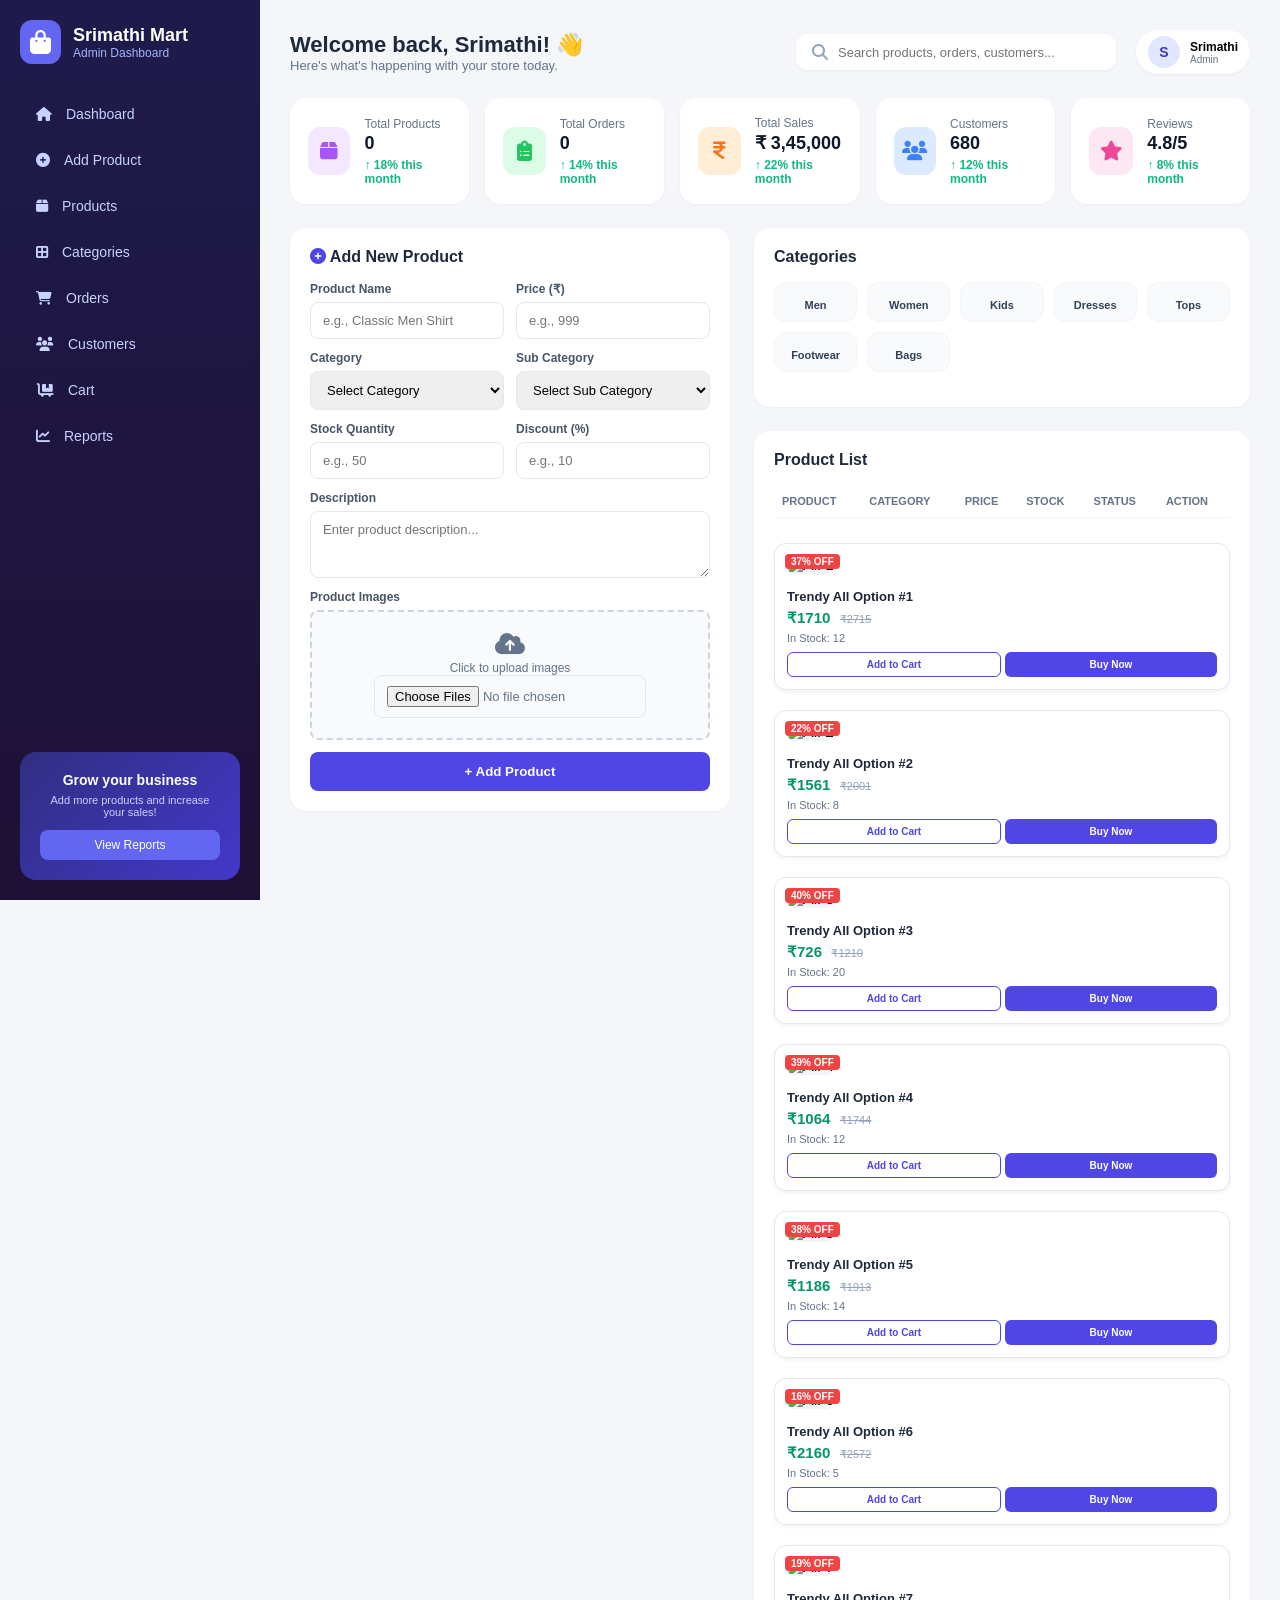
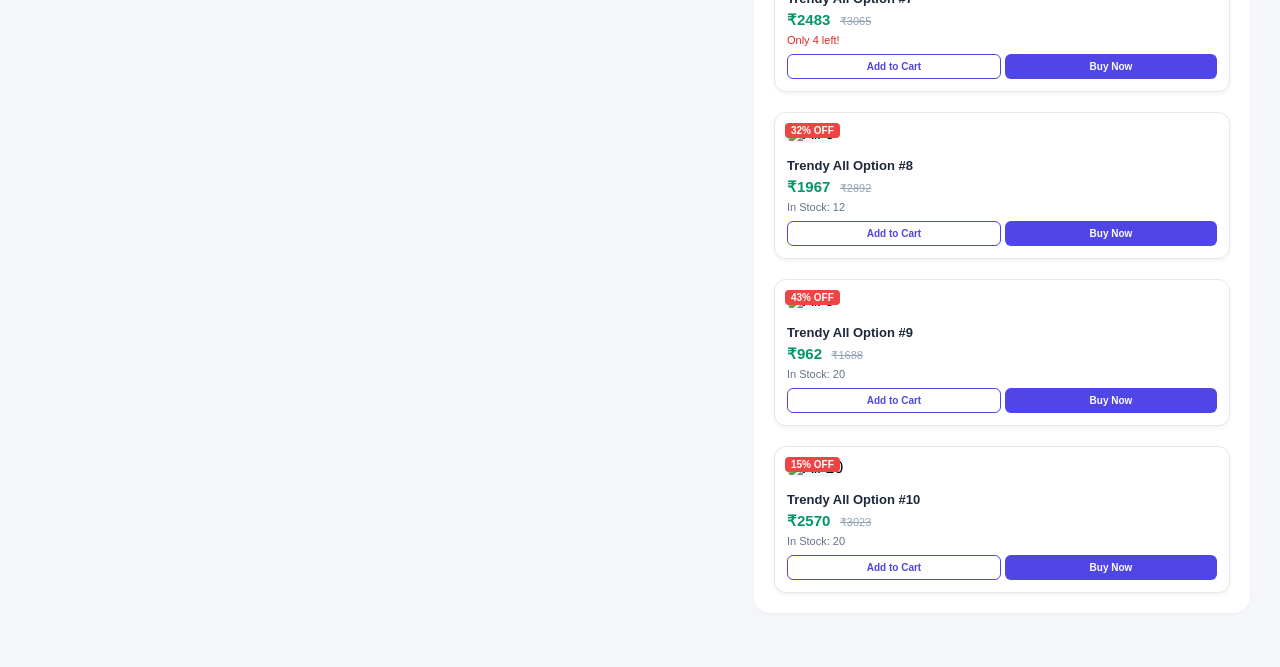
==== commit 40a43fc9: "add customer details 4" ====
--- a/src/main/resources/static/dashboard.html
+++ b/src/main/resources/static/dashboard.html
@@ -1559,6 +1559,60 @@
     placeOrderForCustomer(customer, productName, price);
 }
 
+function placeOrderForCustomer(customer, productName, price) {
+
+    // Create new order
+    let orders =
+        JSON.parse(localStorage.getItem("srimathiOrders")) || [];
+
+    let newOrder = {
+        id: "ORD" + Date.now(),
+        customer: customer.name,
+        product: productName,
+        total: price,
+        date: new Date().toLocaleDateString("en-IN"),
+        payment: "Pending",
+        status: "Pending"
+    };
+
+    orders.push(newOrder);
+
+    // Save order
+    localStorage.setItem(
+        "srimathiOrders",
+        JSON.stringify(orders)
+    );
+
+    // Update customer details
+    let customers =
+        JSON.parse(localStorage.getItem("srimathiCustomers")) || [];
+
+    let index = customers.findIndex(
+        c => c.id === customer.id
+    );
+
+    if (index !== -1) {
+        customers[index].totalOrders =
+            (customers[index].totalOrders || 0) + 1;
+
+        customers[index].totalSpent =
+            (customers[index].totalSpent || 0) + price;
+    }
+
+    // Save customer
+    localStorage.setItem(
+        "srimathiCustomers",
+        JSON.stringify(customers)
+    );
+
+    // Refresh pages/data
+    displayOrders();
+    displayCustomers();
+    updateTotalOrders();
+
+    alert("Your order is placed!");
+}
+
 // ===============================
 // DISPLAY ORDERS
 // ===============================
@@ -1682,7 +1736,25 @@
     document.getElementById("customerAddress").value = "";
 
     hideAddCustomerForm();
-
+// Check for pending order
+let pendingOrder =
+    JSON.parse(localStorage.getItem("pendingOrder"));
+
+if (pendingOrder) {
+
+    localStorage.removeItem("pendingOrder");
+
+    let addedCustomer =
+        customers.find(c => c.id === newCustomer.id);
+
+    placeOrderForCustomer(
+        addedCustomer,
+        pendingOrder.product,
+        pendingOrder.price
+    );
+
+    return;
+}
     alert("Customer added successfully!");
 }
 // ===============================
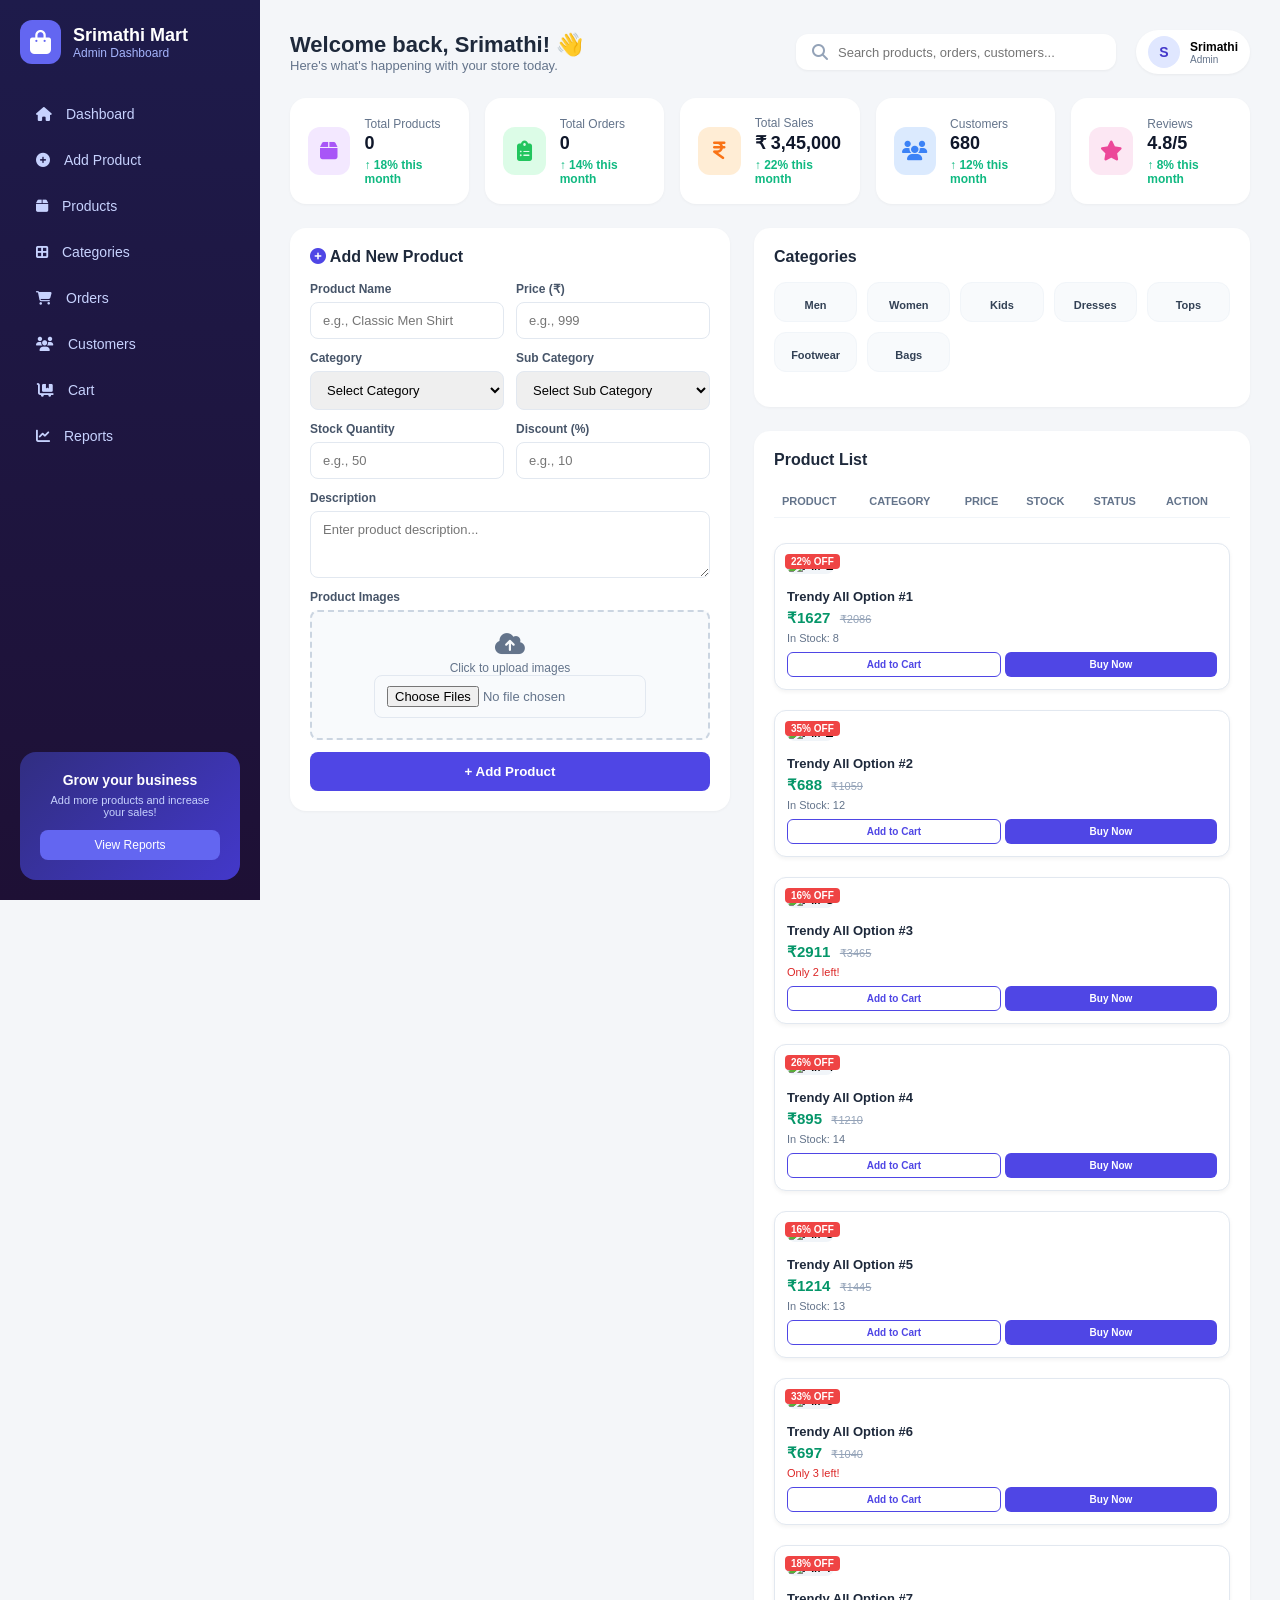
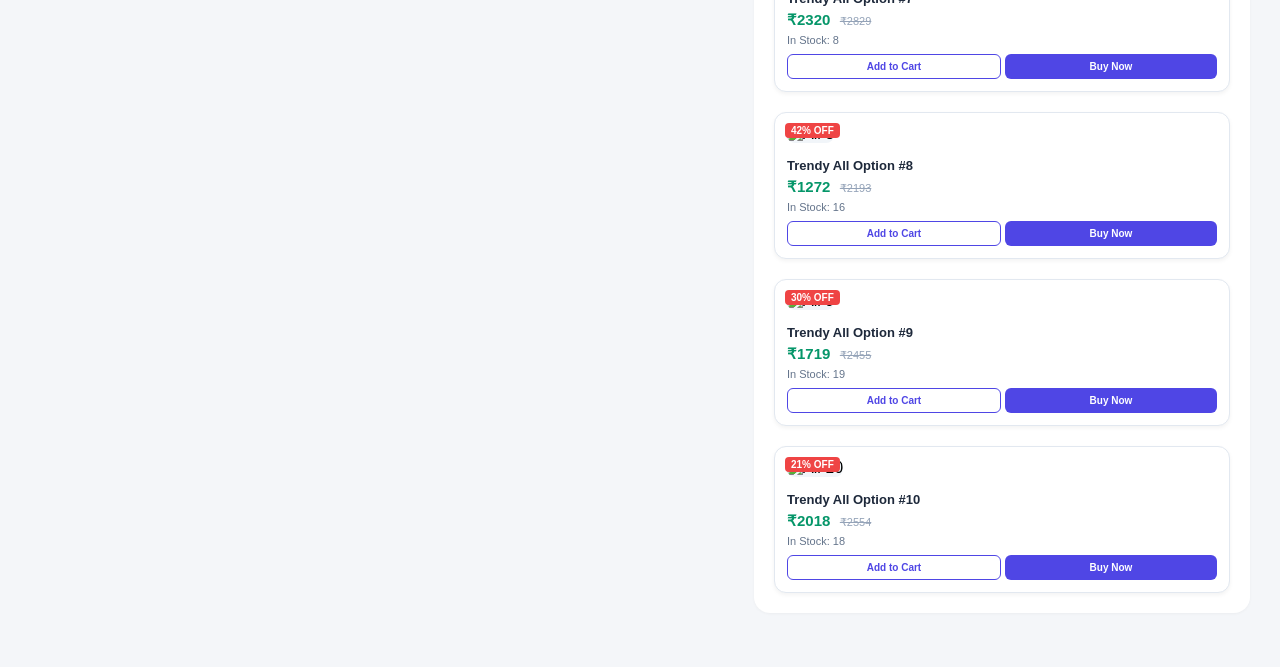
==== commit 9234ea0c: "add customer details 5" ====
--- a/src/main/resources/static/dashboard.html
+++ b/src/main/resources/static/dashboard.html
@@ -668,6 +668,7 @@
                         <th>Date</th>
                         <th>Payment</th>
                         <th>Status</th>
+                        <th>Action</th>
                     </tr>
                 </thead>
 
@@ -827,6 +828,7 @@
                         <th>Total Orders</th>
                         <th>Total Spent</th>
                         <th>Status</th>
+                        <th>Action</th>
                     </tr>
                 </thead>
 
@@ -1633,7 +1635,7 @@
 
         ordersList.innerHTML = `
             <tr>
-                <td colspan="7"
+                <td colspan="8"
                     style="text-align:center; padding:20px; color:#64748b;">
                     No orders yet
                 </td>
@@ -1653,10 +1655,17 @@
                 <td>₹${order.total}</td>
                 <td>${order.date}</td>
                 <td>${order.payment}</td>
+
                 <td>
                     <span class="badge badge-active">
                         ${order.status}
                     </span>
+                </td>
+
+                <td>
+                    <button onclick="deleteOrder('${order.id}')">
+                        Delete
+                    </button>
                 </td>
             </tr>
         `;
@@ -1802,12 +1811,42 @@
                         ${customer.status}
                     </span>
                 </td>
+                <td>
+    <button onclick="deleteCustomer('${customer.id}')">
+        Delete
+    </button>
+</td>
+
             </tr>
         `;
     });
 }
-
-
+function deleteCustomer(id) {
+
+    let confirmDelete = confirm(
+        "Are you sure you want to delete this customer?"
+    );
+
+    if (!confirmDelete) {
+        return;
+    }
+
+    let customers =
+        JSON.parse(localStorage.getItem("srimathiCustomers")) || [];
+
+    customers = customers.filter(
+        customer => customer.id !== id
+    );
+
+    localStorage.setItem(
+        "srimathiCustomers",
+        JSON.stringify(customers)
+    );
+
+    displayCustomers();
+
+    alert("Customer deleted successfully!");
+}
 
 function removeFromCart(id) {
     let cart = JSON.parse(localStorage.getItem("cart")) || [];
@@ -1838,101 +1877,31 @@
 // BUY NOW → CREATE ORDER
 // ===============================
 
-function buyNow(productName, price) {
-
-    let customerName = prompt("Enter Customer Name:");
-
-    if (!customerName || customerName.trim() === "") {
-        alert("Customer name is required!");
-        return;
-    }
-
-    let orders = JSON.parse(localStorage.getItem("srimathiOrders")) || [];
-
-    let newOrder = {
-        id: "ORD" + Date.now(),
-        customer: customerName.trim(),
-        product: productName,
-        total: price,
-        date: new Date().toLocaleDateString("en-IN"),
-        payment: "Pending",
-        status: "Pending"
-    };
-
-    orders.push(newOrder);
-
-    localStorage.setItem(
-        "srimathiOrders",
-        JSON.stringify(orders)
-    );
-
-    displayOrders();
-
-    updateTotalOrders();
-
-    alert("Order placed successfully!");
-}
-
-
-// ===============================
-// DISPLAY ORDERS
-// ===============================
-
-function displayOrders() {
-
-    let orders =
-        JSON.parse(localStorage.getItem("srimathiOrders")) || [];
-
-    let ordersList =
-        document.getElementById("ordersList");
-
-    if (!ordersList) return;
-
-    ordersList.innerHTML = "";
-
-    if (orders.length === 0) {
-
-        ordersList.innerHTML = `
-            <tr>
-                <td colspan="7"
-                    style="text-align:center; padding:20px; color:#64748b;">
-                    No orders yet
-                </td>
-            </tr>
-        `;
-
-        return;
-    }
-
-    orders.forEach(order => {
-
-        ordersList.innerHTML += `
-            <tr>
-
-                <td>#${order.id}</td>
-
-                <td>${order.customer}</td>
-
-                <td>${order.product}</td>
-
-                <td>₹${order.total}</td>
-
-                <td>${order.date}</td>
-
-                <td>${order.payment}</td>
-
-                <td>
-                    <span class="badge badge-active">
-                        ${order.status}
-                    </span>
-                </td>
-
-            </tr>
-        `;
-    });
-}
-
-
+orders.forEach(order => {
+
+    ordersList.innerHTML += `
+        <tr>
+            <td>#${order.id}</td>
+            <td>${order.customer}</td>
+            <td>${order.product}</td>
+            <td>₹${order.total}</td>
+            <td>${order.date}</td>
+            <td>${order.payment}</td>
+
+            <td>
+                <span class="badge badge-active">
+                    ${order.status}
+                </span>
+            </td>
+
+            <td>
+                <button onclick="deleteOrder('${order.id}')">
+                    Delete
+                </button>
+            </td>
+        </tr>
+    `;
+});
 // ===============================
 // TOTAL ORDERS
 // ===============================
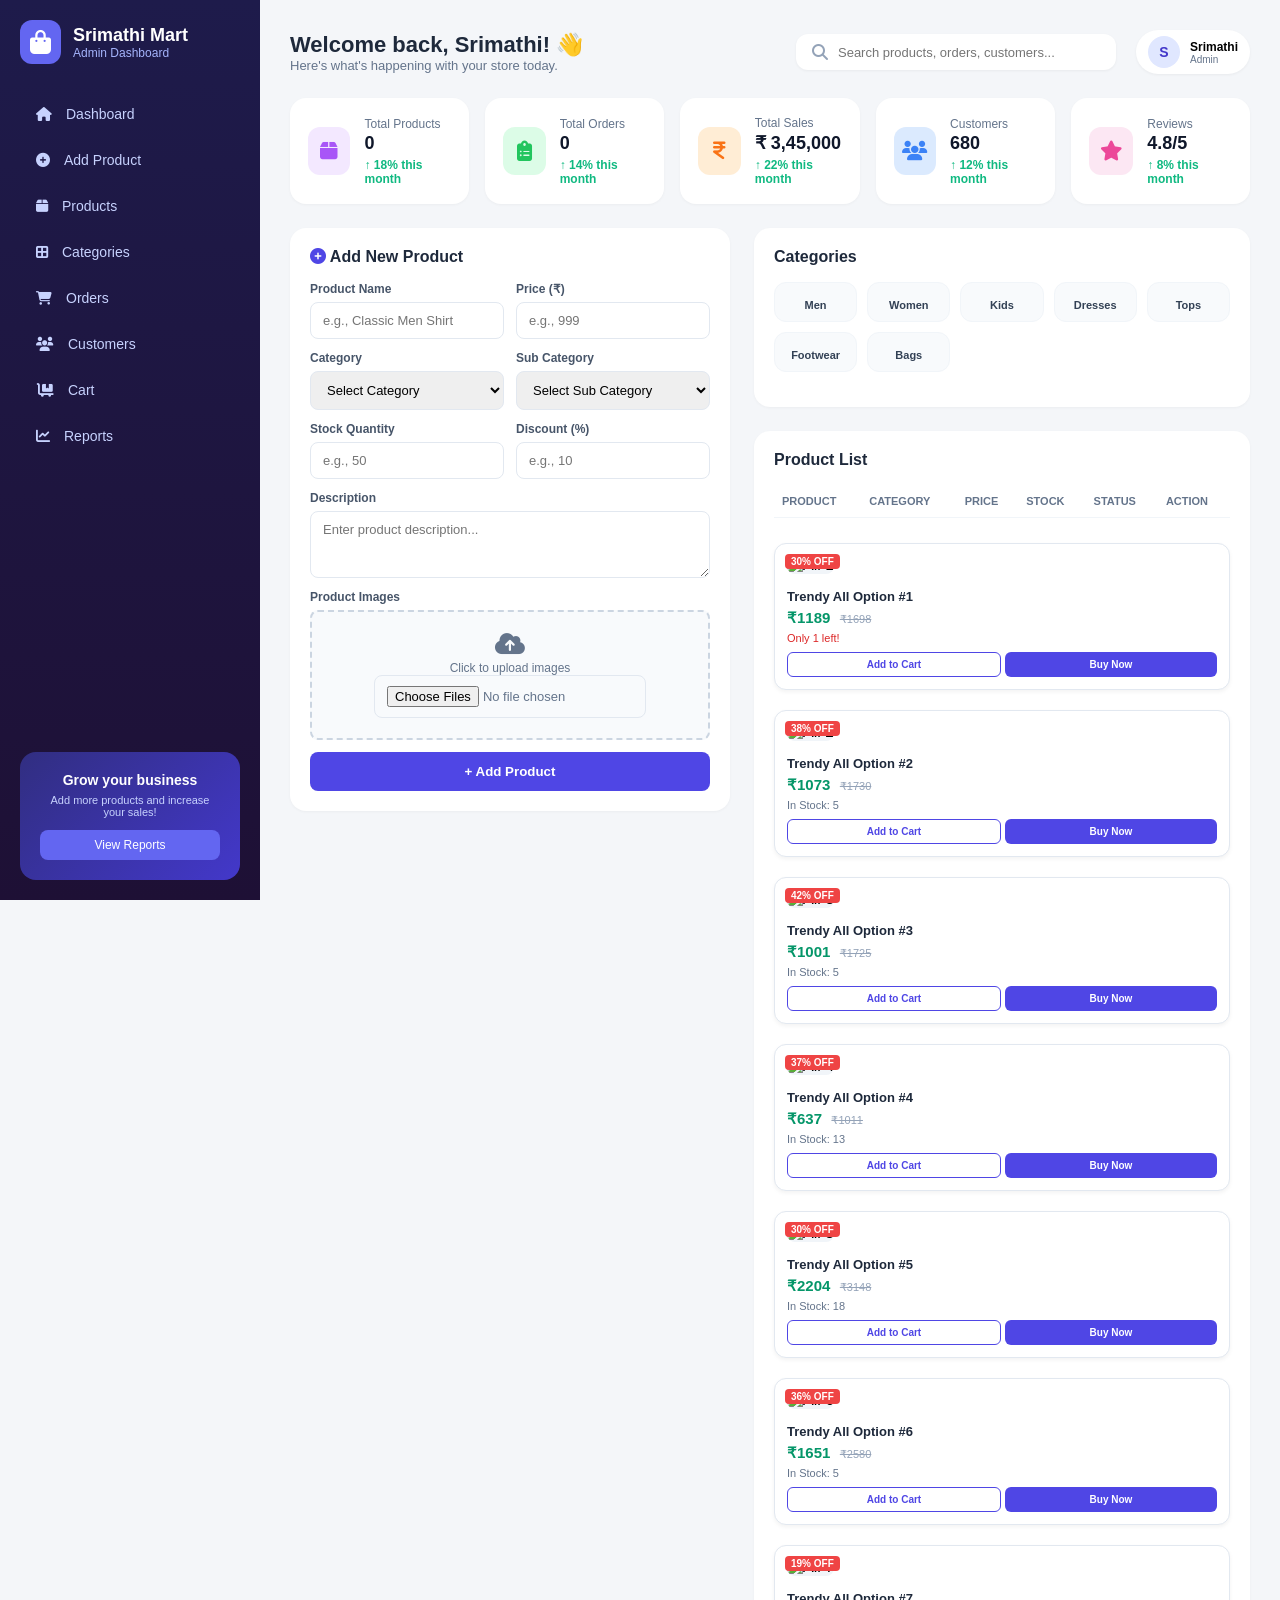
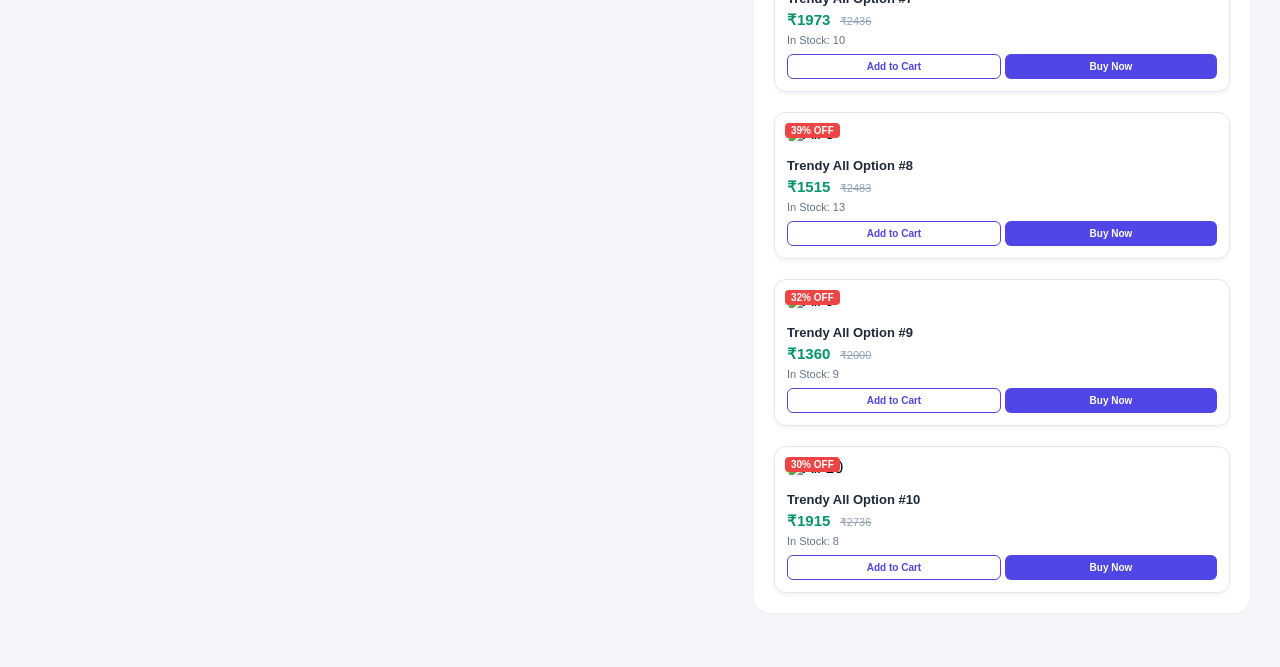
==== commit 5d48ad6e: "add customer details 6" ====
--- a/src/main/resources/static/dashboard.html
+++ b/src/main/resources/static/dashboard.html
@@ -1902,6 +1902,70 @@
         </tr>
     `;
 });
+function deleteOrder(id) {
+
+    let confirmDelete = confirm(
+        "Are you sure you want to delete this order?"
+    );
+
+    if (!confirmDelete) {
+        return;
+    }
+
+    let orders =
+        JSON.parse(localStorage.getItem("srimathiOrders")) || [];
+
+    let deletedOrder =
+        orders.find(order => order.id === id);
+
+    orders = orders.filter(
+        order => order.id !== id
+    );
+
+    localStorage.setItem(
+        "srimathiOrders",
+        JSON.stringify(orders)
+    );
+
+    if (deletedOrder) {
+
+        let customers =
+            JSON.parse(localStorage.getItem("srimathiCustomers")) || [];
+
+        let index = customers.findIndex(
+            customer =>
+                customer.name.toLowerCase() ===
+                deletedOrder.customer.toLowerCase()
+        );
+
+        if (index !== -1) {
+
+            customers[index].totalOrders =
+                Math.max(
+                    0,
+                    (customers[index].totalOrders || 0) - 1
+                );
+
+            customers[index].totalSpent =
+                Math.max(
+                    0,
+                    (customers[index].totalSpent || 0) -
+                    Number(deletedOrder.total || 0)
+                );
+
+            localStorage.setItem(
+                "srimathiCustomers",
+                JSON.stringify(customers)
+            );
+        }
+    }
+
+    displayOrders();
+    displayCustomers();
+    updateTotalOrders();
+
+    alert("Order deleted successfully!");
+}
 // ===============================
 // TOTAL ORDERS
 // ===============================
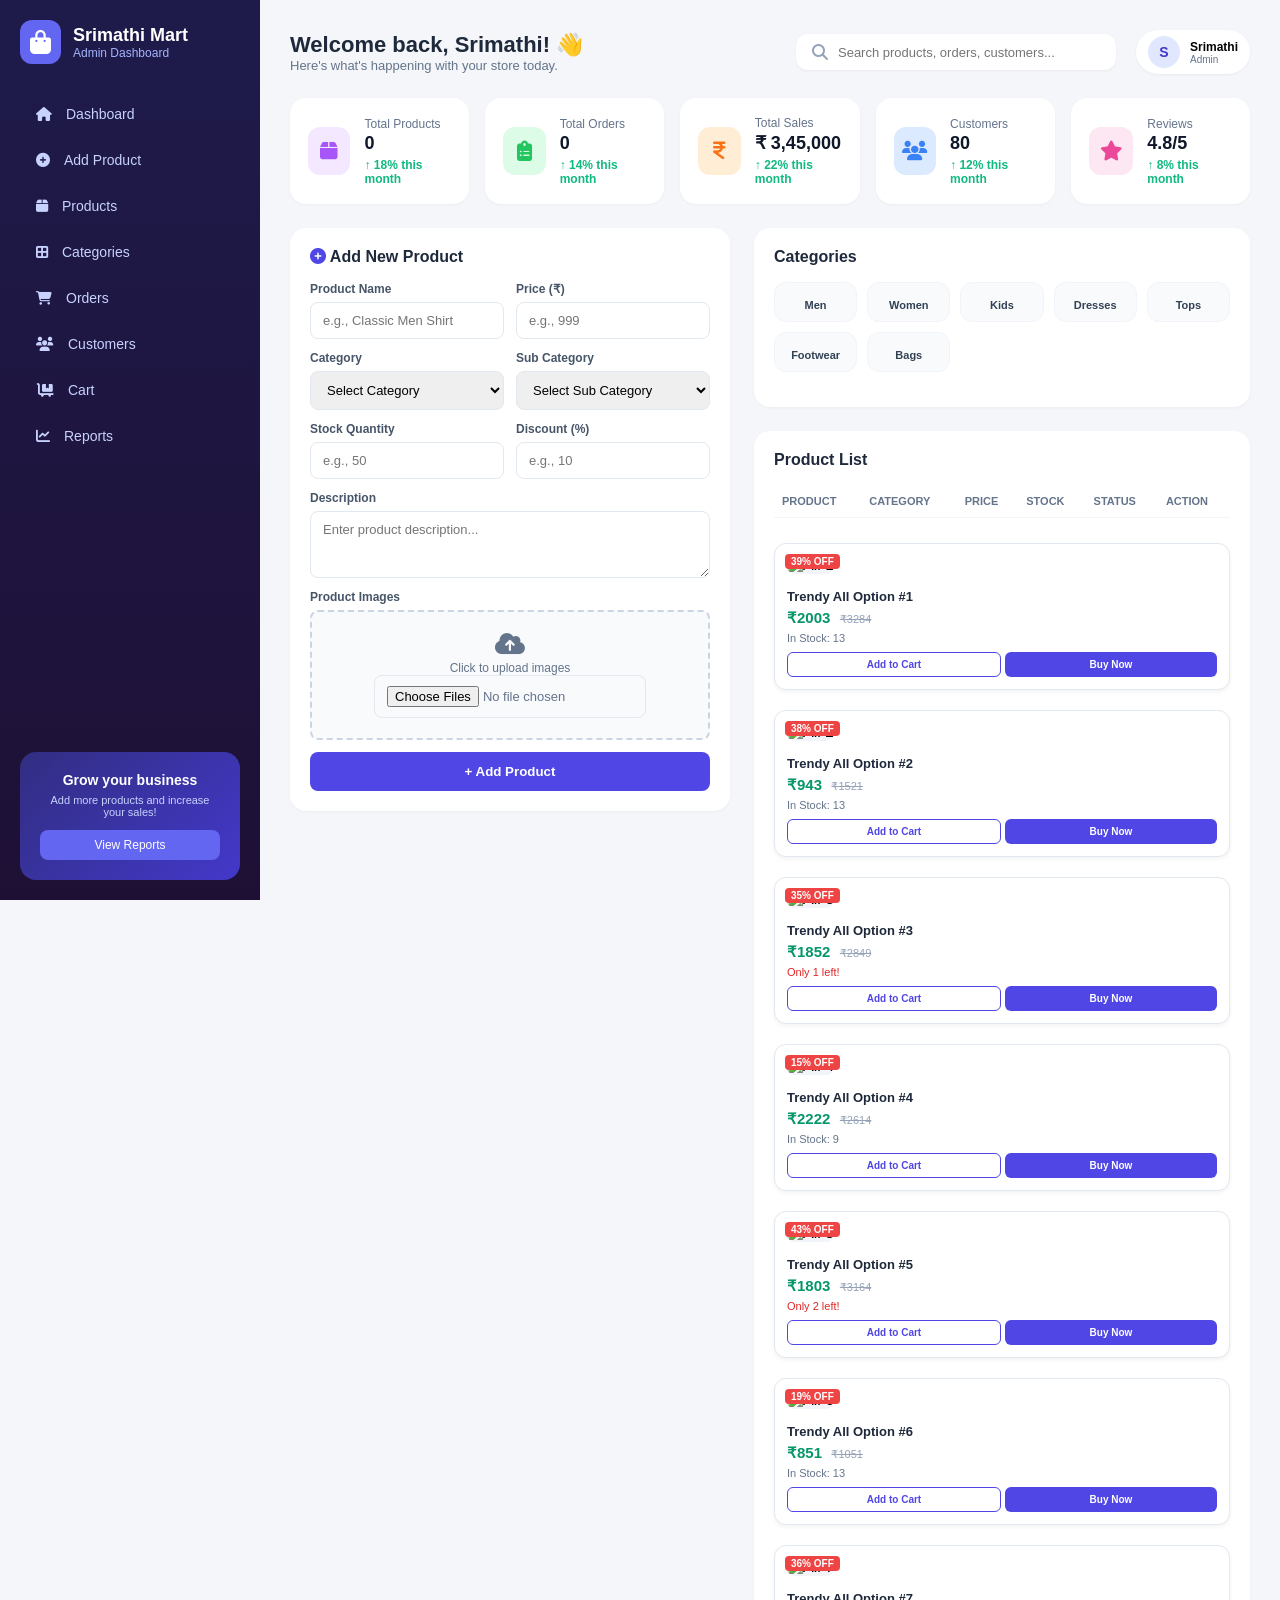
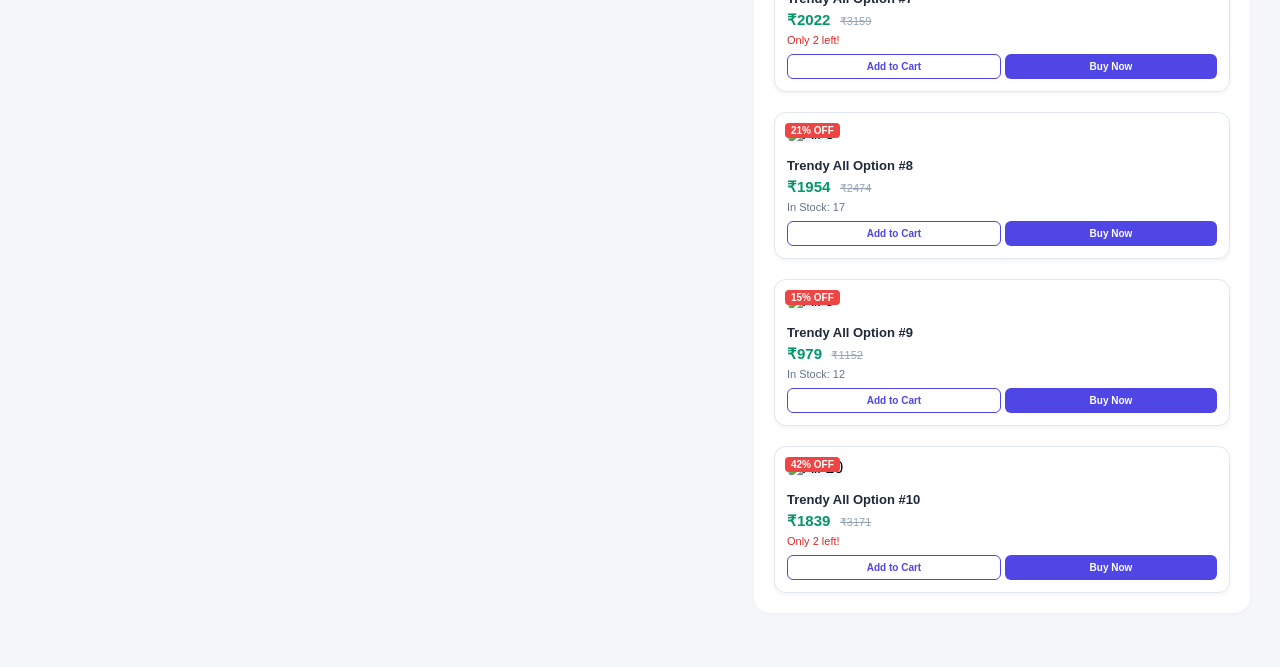
==== commit 915959a5: "dashboard changes 1" ====
--- a/src/main/resources/static/dashboard.html
+++ b/src/main/resources/static/dashboard.html
@@ -363,7 +363,10 @@
             <div class="header-actions">
                 <div class="search-bar">
                     <i class="fa-solid fa-magnifying-glass" style="color:#94a3b8"></i>
-                    <input type="text" placeholder="Search products, orders, customers...">
+                    <input type="text"
+    id="globalSearch"
+    placeholder="Search products, orders, customers..."
+    oninput="globalSearch()">
                 </div>
                 <div class="user-profile">
                     <div class="avatar">S</div>
@@ -397,7 +400,7 @@
                 <div class="metric-icon" style="background: #ffedd5; color: #f97316;"><i class="fa-solid fa-indian-rupee-sign"></i></div>
                 <div class="metric-info">
                     <p>Total Sales</p>
-                    <h3>₹ 3,45,000</h3>
+<h3 id="totalSales">₹ 3,45,000</h3>
                     <p class="trend up">↑ 22% this month</p>
                 </div>
             </div>
@@ -405,7 +408,7 @@
                 <div class="metric-icon" style="background: #dbeafe; color: #3b82f6;"><i class="fa-solid fa-users"></i></div>
                 <div class="metric-info">
                     <p>Customers</p>
-                    <h3>680</h3>
+                    <h3 id="totalCustomers">80</h3>
                     <p class="trend up">↑ 12% this month</p>
                 </div>
             </div>
@@ -1279,7 +1282,43 @@
     }
 }
 
-
+document.getElementById("globalSearch").addEventListener("input", function () {
+
+    let searchText = this.value.toLowerCase().trim();
+
+    let productRows =
+        document.querySelectorAll("#productList tr, #productList2 tr");
+
+    productRows.forEach(row => {
+        row.style.display =
+            row.textContent.toLowerCase().includes(searchText)
+                ? ""
+                : "none";
+    });
+
+    let customerRows =
+        document.querySelectorAll("#customersList tr");
+
+    customerRows.forEach(row => {
+        row.style.display =
+            row.textContent.toLowerCase().includes(searchText)
+                ? ""
+                : "none";
+    });
+
+    let orderRows =
+        document.querySelectorAll("#ordersList tr");
+
+    orderRows.forEach(row => {
+        row.style.display =
+            row.textContent.toLowerCase().includes(searchText)
+                ? ""
+                : "none";
+    });
+});
+
+    // Customers
+    
 // Display Products
 function displayProducts() {
 
@@ -1404,7 +1443,7 @@
 
         products.push(product);
 
-        localStorage.setItem("products", JSON.stringify(products));
+      localStorage.setItem("srimathiProducts", JSON.stringify(products));
 
         displayProducts();
         updateTotalProducts();
@@ -1611,6 +1650,7 @@
     displayOrders();
     displayCustomers();
     updateTotalOrders();
+    updateDashboardStats();
 
     alert("Your order is placed!");
 }
@@ -1982,6 +2022,64 @@
         totalOrders.textContent = orders.length;
     }
 }
+function globalSearch() {
+
+    let searchText =
+        document.getElementById("globalSearch").value.toLowerCase().trim();
+
+    let productRows =
+        document.querySelectorAll("#productList tr, #productList2 tr");
+
+    productRows.forEach(row => {
+        row.style.display =
+            row.textContent.toLowerCase().includes(searchText)
+                ? ""
+                : "none";
+    });
+
+    let customerRows =
+        document.querySelectorAll("#customersList tr");
+
+    customerRows.forEach(row => {
+        row.style.display =
+            row.textContent.toLowerCase().includes(searchText)
+                ? ""
+                : "none";
+    });
+
+    let orderRows =
+        document.querySelectorAll("#ordersList tr");
+
+    orderRows.forEach(row => {
+        row.style.display =
+            row.textContent.toLowerCase().includes(searchText)
+                ? ""
+                : "none";
+    });
+}
+function updateDashboardStats() {
+
+    // Total Sales
+    let orders =
+        JSON.parse(localStorage.getItem("srimathiOrders")) || [];
+
+    let totalSales = orders.reduce(
+        (sum, order) => sum + Number(order.total || 0),
+        0
+    );
+
+    document.getElementById("totalSales").textContent =
+        "₹ " + totalSales.toLocaleString("en-IN");
+
+
+    // Total Customers
+    let customers =
+        JSON.parse(localStorage.getItem("srimathiCustomers")) || [];
+
+    document.getElementById("totalCustomers").textContent =
+        customers.length;
+}
+
     </script>
 </body>
 </html>
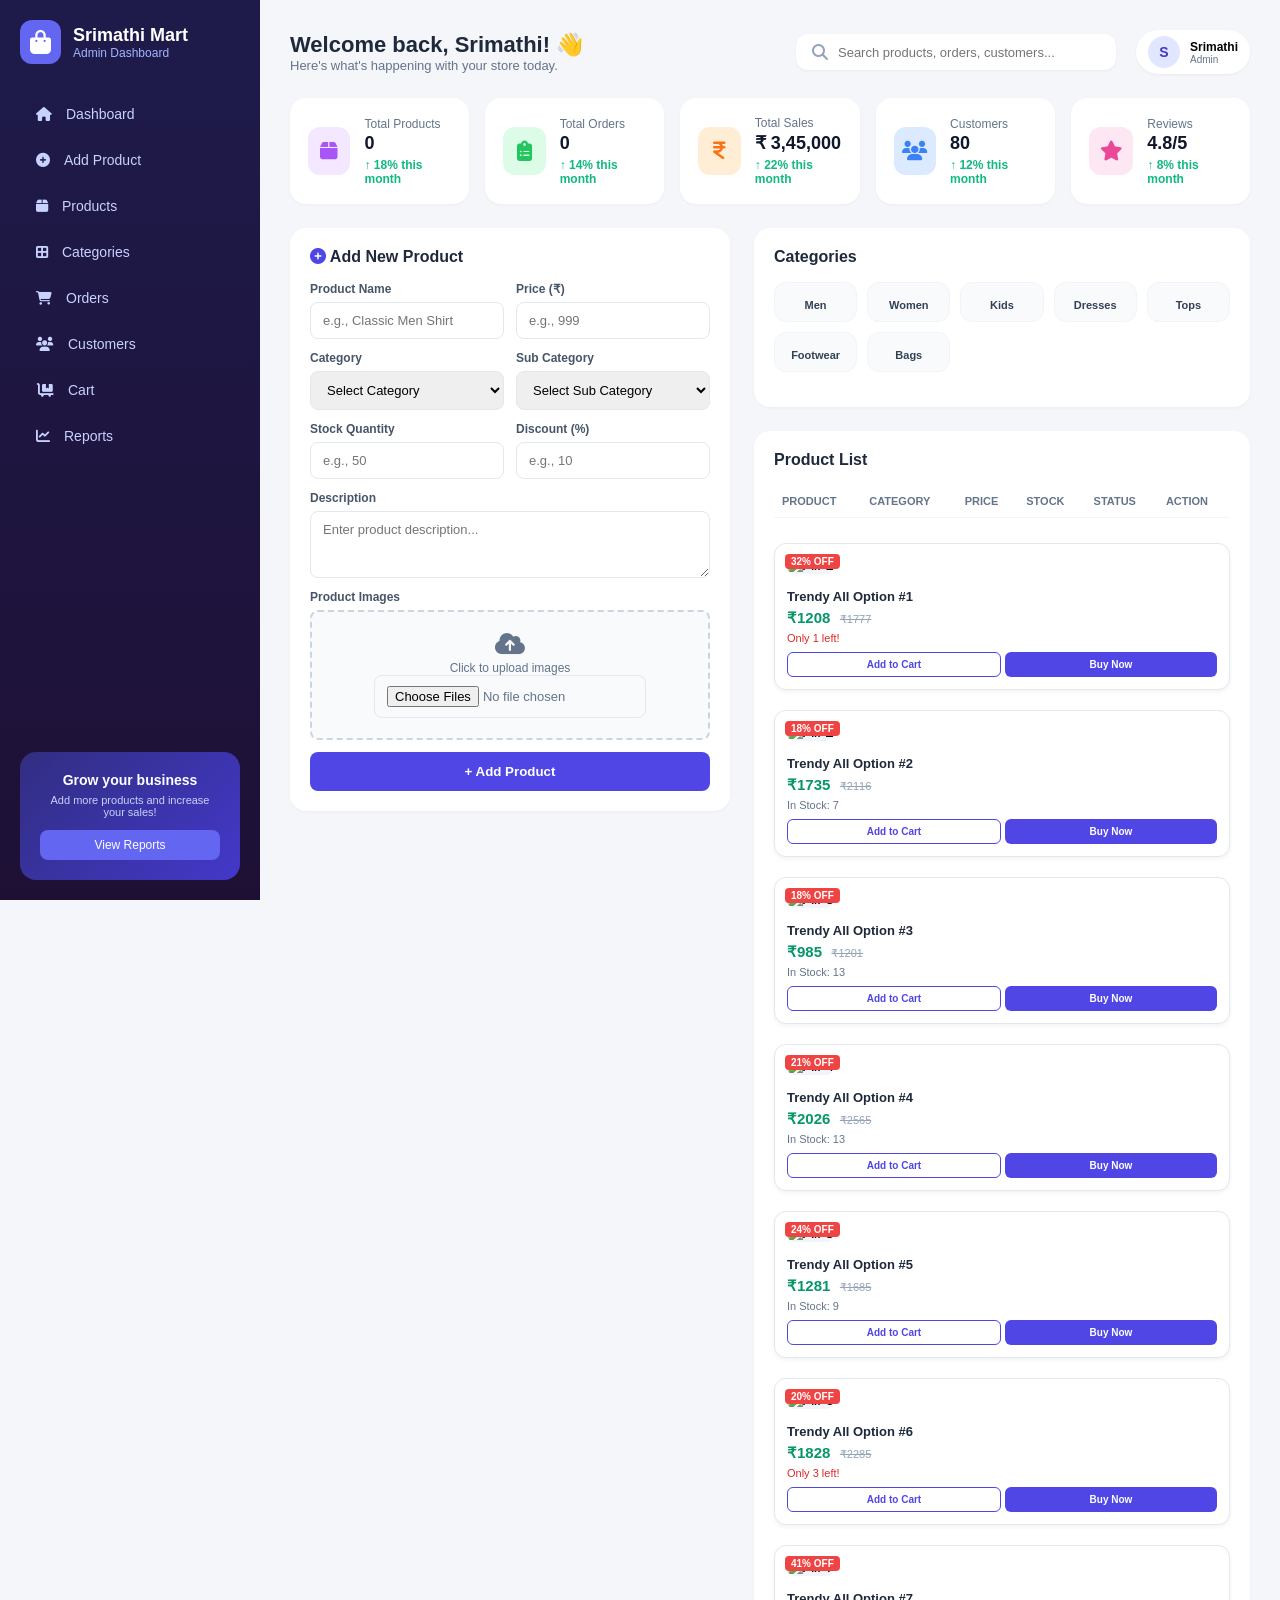
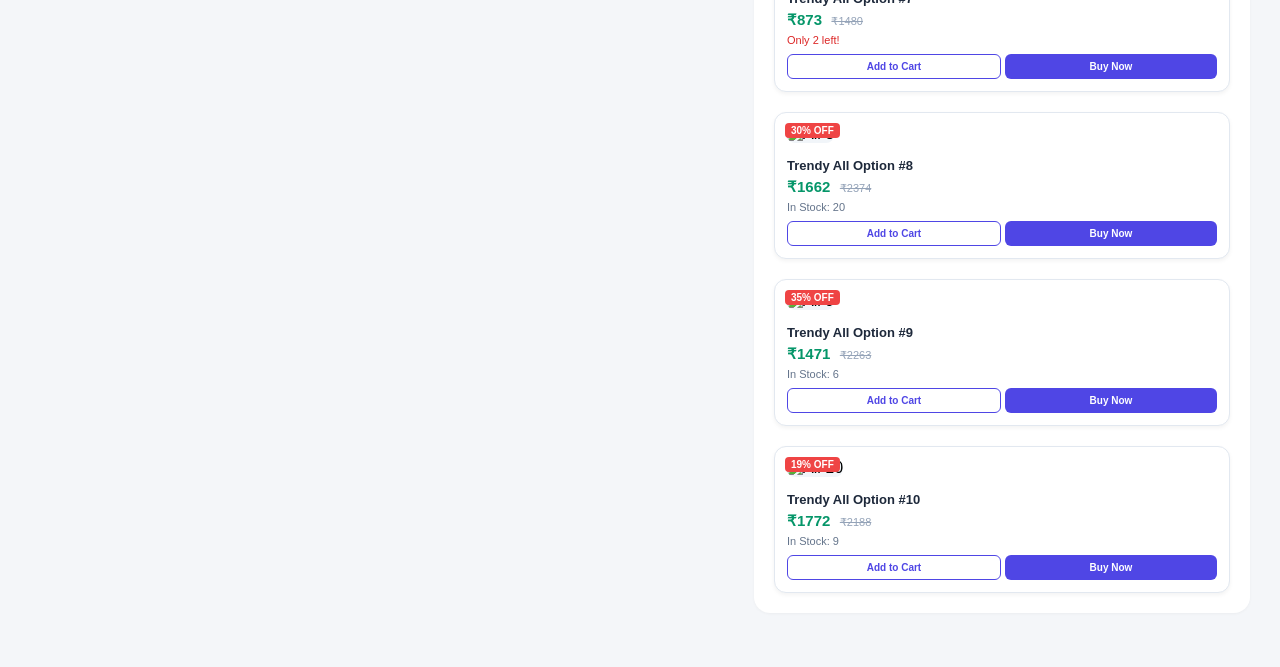
==== commit 276fb9de: "dashboard changes 2" ====
--- a/src/main/resources/static/dashboard.html
+++ b/src/main/resources/static/dashboard.html
@@ -1275,7 +1275,11 @@
 
 // Update Total Products
 function updateTotalProducts() {
-    const total = document.getElementById("totalProducts");
+    let products =
+        JSON.parse(localStorage.getItem("srimathiProducts")) || [];
+
+    const total =
+        document.getElementById("totalProducts");
 
     if (total) {
         total.textContent = products.length;
@@ -1420,8 +1424,140 @@
     updateTotalProducts();
 }
 
-
-
+function displayProducts() {
+
+    const productList = document.getElementById("productList");
+    const productList2 = document.getElementById("productList2");
+
+    if (productList) {
+        productList.innerHTML = "";
+    }
+
+    if (productList2) {
+        productList2.innerHTML = "";
+    }
+
+
+    products.forEach(product => {
+
+        // Dashboard Product List
+        if (productList) {
+
+            const row = document.createElement("tr");
+
+            row.innerHTML = `
+                <td>
+                    <b>${product.name}</b>
+                </td>
+
+                <td>
+                    <span class="badge badge-cat">
+                        ${product.category}
+                    </span>
+                </td>
+
+                <td>
+                    ₹ ${product.price}
+                </td>
+
+                <td>
+                    ${product.stock}
+                </td>
+
+                <td>
+                    <span class="badge badge-active">
+                        Active
+                    </span>
+                </td>
+
+                <td>
+
+                    <button
+                        onclick="deleteProduct(${product.id})"
+                        style="border:none;
+                               background:none;
+                               color:#ef4444;
+                               cursor:pointer;">
+
+                        <i class="fa-solid fa-trash"></i>
+
+                    </button>
+
+                </td>
+            `;
+
+            productList.appendChild(row);
+        }
+
+
+        // ALL PRODUCTS TABLE
+        if (productList2) {
+
+            const row2 = document.createElement("tr");
+
+            row2.innerHTML = `
+                <td>${product.id}</td>
+
+                <td>
+                    <b>${product.name}</b>
+                </td>
+
+                <td>
+                    ${product.category}
+                </td>
+
+                <td>
+                    ₹ ${product.price}
+                </td>
+
+                <td>
+                    ${product.stock}
+                </td>
+            `;
+
+            productList2.appendChild(row2);
+        }
+
+    });
+
+
+    updateTotalProducts();
+}
+
+function displayProductCards(searchText = "") {
+
+    const container =
+        document.getElementById("product-cards-container");
+
+    if (!container) return;
+
+    container.innerHTML = "";
+
+    let filteredProducts = products.filter(product => {
+
+        let text =
+            (product.name + " " + product.category)
+            .toLowerCase();
+
+        return text.includes(searchText.toLowerCase());
+    });
+
+
+    filteredProducts.forEach(product => {
+
+        container.innerHTML += `
+            <div class="card" style="padding:15px;">
+                <h3>${product.name}</h3>
+
+                <p>${product.category}</p>
+
+                <p>₹${product.price}</p>
+
+                <p>Stock: ${product.stock}</p>
+            </div>
+        `;
+    });
+}
 // ===============================
 // ADD PRODUCT
 // ===============================
@@ -1446,6 +1582,7 @@
       localStorage.setItem("srimathiProducts", JSON.stringify(products));
 
         displayProducts();
+        updateReports();
         updateTotalProducts();
 
         productForm.reset();
@@ -1497,6 +1634,7 @@
         // Page Load ஆகும் போது Dashboard Tab-ஐ காட்டுதல்
         window.addEventListener('DOMContentLoaded', () => {
             switchTab(null, 'all');
+            updateReports();
         });
         function addToCart(name) {
     let cart = JSON.parse(localStorage.getItem("cart")) || [];
@@ -1651,6 +1789,7 @@
     displayCustomers();
     updateTotalOrders();
     updateDashboardStats();
+    updateReports();
 
     alert("Your order is placed!");
 }
@@ -1703,6 +1842,15 @@
                 </td>
 
                 <td>
+                    <button onclick="completeOrder('${order.id}')"
+        style="border:none;
+               background:#dcfce7;
+               color:#16a34a;
+               padding:6px 10px;
+               border-radius:6px;
+               cursor:pointer;">
+    Complete
+</button>
                     <button onclick="deleteOrder('${order.id}')">
                         Delete
                     </button>
@@ -1778,7 +1926,8 @@
     );
 
     displayCustomers();
-
+    updateDashboardStats();
+    updateReports();
     document.getElementById("customerName").value = "";
     document.getElementById("customerEmail").value = "";
     document.getElementById("customerPhone").value = "";
@@ -1907,7 +2056,7 @@
     }
 }
 function updateTotalProducts() {
-    let products = JSON.parse(localStorage.getItem("products")) || [];
+    let products = JSON.parse(localStorage.getItem("srimathiProducts")) || [];
     document.getElementById("totalProducts").textContent = products.length;
 }
 
@@ -2006,6 +2155,32 @@
 
     alert("Order deleted successfully!");
 }
+function completeOrder(id) {
+
+    let orders =
+        JSON.parse(localStorage.getItem("srimathiOrders")) || [];
+
+    let order = orders.find(
+        order => order.id === id
+    );
+
+    if (!order) {
+        return;
+    }
+
+    order.status = "Completed";
+
+    localStorage.setItem(
+        "srimathiOrders",
+        JSON.stringify(orders)
+    );
+
+    displayOrders();
+    updateTotalOrders();
+    updateReports();
+
+    alert("Order completed successfully!");
+}
 // ===============================
 // TOTAL ORDERS
 // ===============================
@@ -2027,35 +2202,48 @@
     let searchText =
         document.getElementById("globalSearch").value.toLowerCase().trim();
 
+displayProductCards(searchText);
+    // Product List
     let productRows =
         document.querySelectorAll("#productList tr, #productList2 tr");
 
     productRows.forEach(row => {
+
+        let productText =
+            row.textContent.toLowerCase();
+
+        row.style.display =
+            productText.includes(searchText)
+                ? ""
+                : "none";
+    });
+
+
+    // Customer List
+    let customerRows =
+        document.querySelectorAll("#customersList tr");
+
+    customerRows.forEach(row => {
+
         row.style.display =
             row.textContent.toLowerCase().includes(searchText)
                 ? ""
                 : "none";
     });
 
-    let customerRows =
-        document.querySelectorAll("#customersList tr");
-
-    customerRows.forEach(row => {
+
+    // Order List
+    let orderRows =
+        document.querySelectorAll("#ordersList tr");
+
+    orderRows.forEach(row => {
+
         row.style.display =
             row.textContent.toLowerCase().includes(searchText)
                 ? ""
                 : "none";
     });
 
-    let orderRows =
-        document.querySelectorAll("#ordersList tr");
-
-    orderRows.forEach(row => {
-        row.style.display =
-            row.textContent.toLowerCase().includes(searchText)
-                ? ""
-                : "none";
-    });
 }
 function updateDashboardStats() {
 
@@ -2079,7 +2267,70 @@
     document.getElementById("totalCustomers").textContent =
         customers.length;
 }
-
+function updateReports() {
+
+    let orders =
+        JSON.parse(localStorage.getItem("srimathiOrders")) || [];
+
+    let customers =
+        JSON.parse(localStorage.getItem("srimathiCustomers")) || [];
+
+    let products =
+        JSON.parse(localStorage.getItem("srimathiProducts")) || [];
+
+
+    // Total Sales
+    let totalSales = orders.reduce(
+        (sum, order) => sum + Number(order.total || 0),
+        0
+    );
+
+
+    // Total Orders
+    let totalOrders = orders.length;
+
+
+    // Total Customers
+    let totalCustomers = customers.length;
+
+
+    // Total Products
+    let totalProducts = products.length;
+
+
+    // Completed Orders
+let completedOrders = orders.filter(
+    order => order.status === "Completed"
+).length;
+
+// Pending Orders
+let pendingOrders = orders.filter(
+    order => order.status === "Pending"
+).length;
+
+
+// Display Reports
+document.getElementById("reportSales").textContent =
+    "₹" + totalSales.toLocaleString("en-IN");
+
+document.getElementById("reportOrders").textContent =
+    totalOrders;
+
+document.getElementById("reportCustomers").textContent =
+    totalCustomers;
+
+document.getElementById("reportProducts").textContent =
+    totalProducts;
+
+document.getElementById("totalRevenue").textContent =
+    "₹" + totalSales.toLocaleString("en-IN");
+
+document.getElementById("completedOrders").textContent =
+    completedOrders;
+
+document.getElementById("pendingOrders").textContent =
+    pendingOrders;
+}
     </script>
 </body>
 </html>
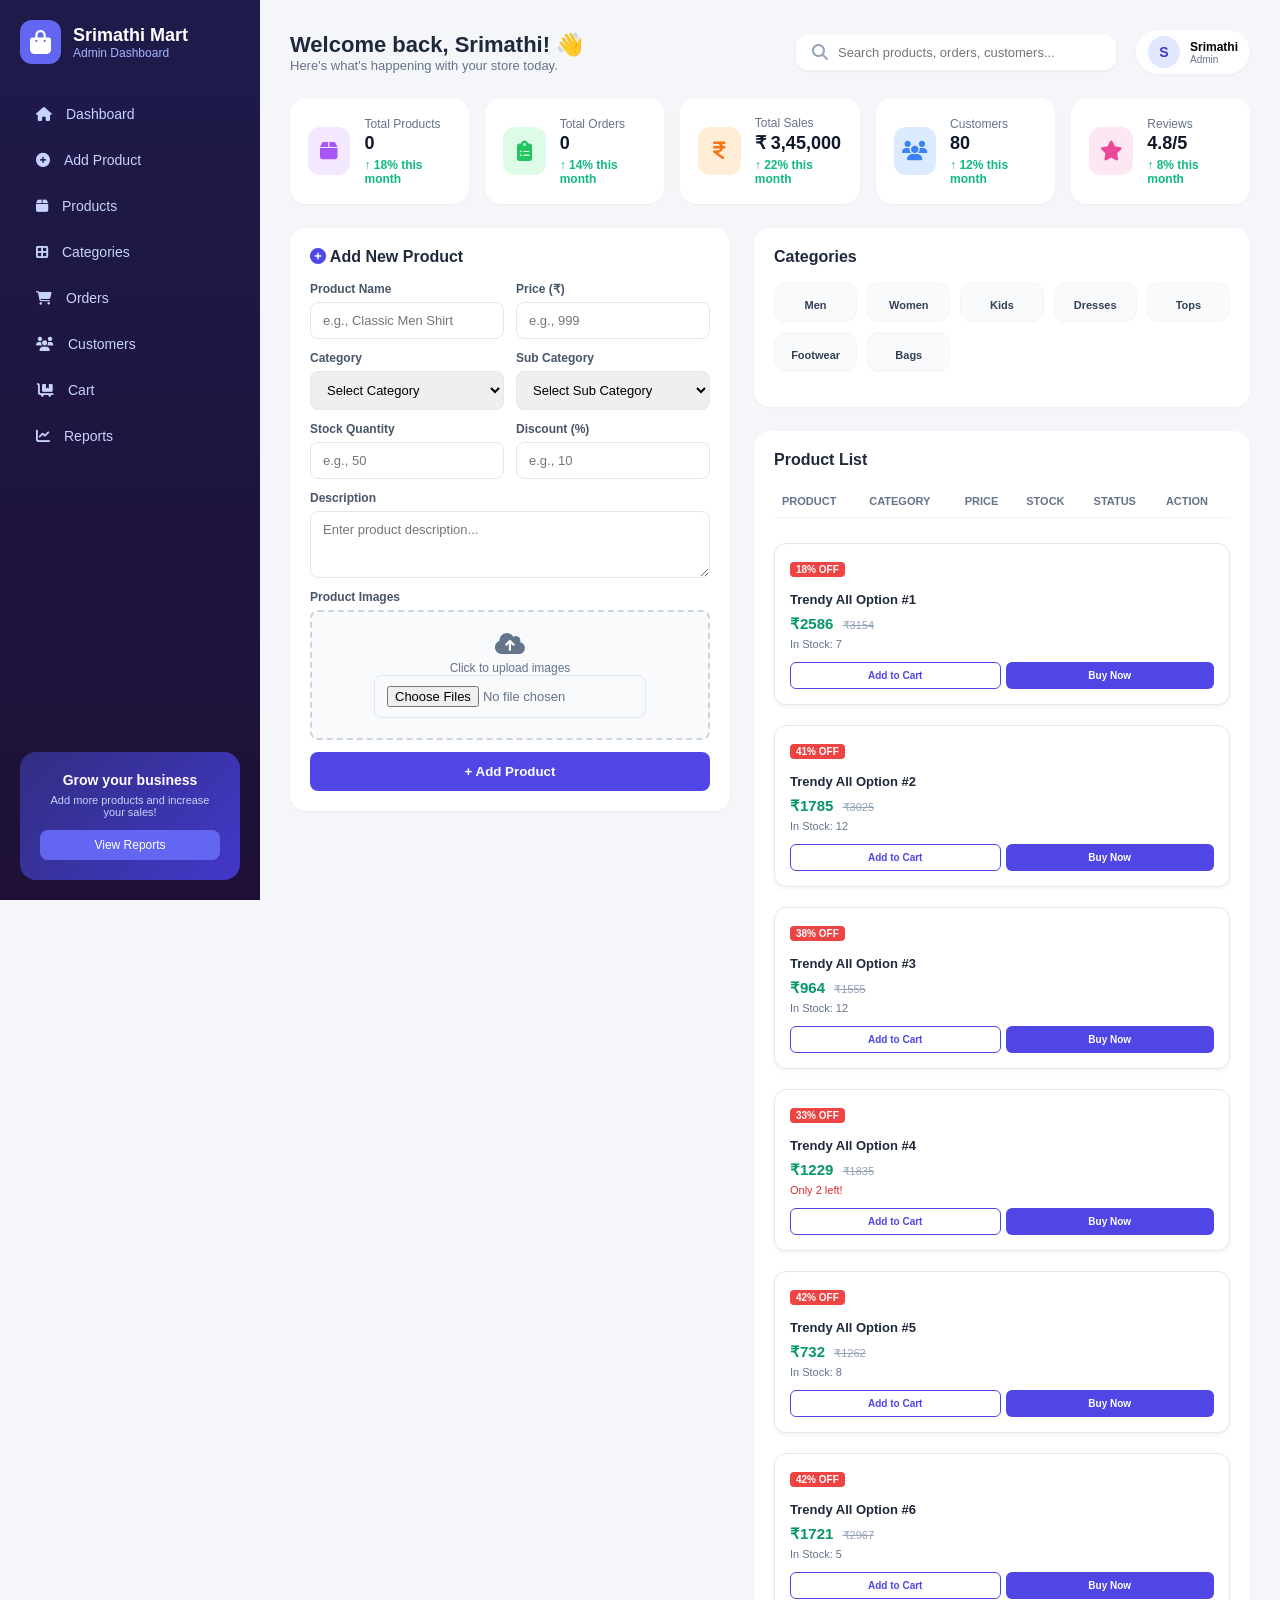
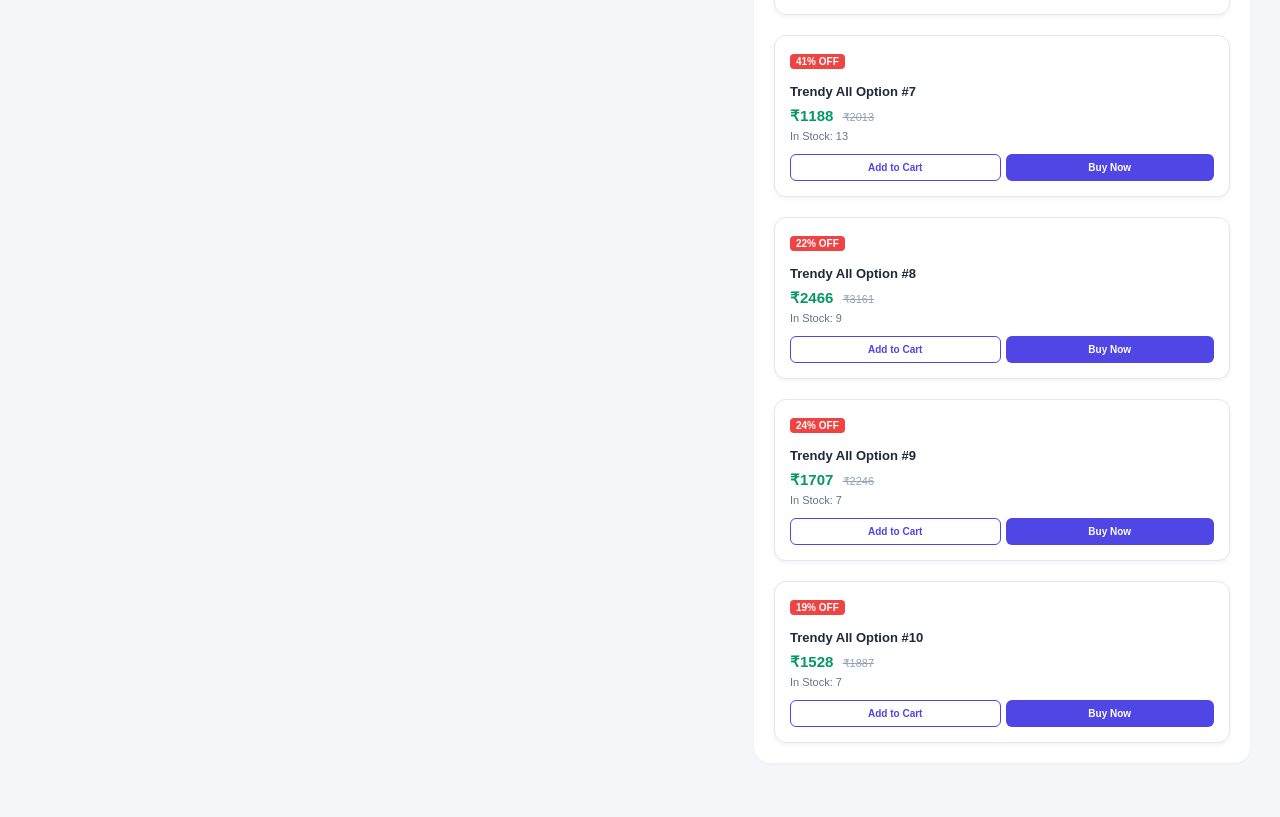
==== commit 502fb29a: "basic changes 1" ====
--- a/src/main/resources/static/dashboard.html
+++ b/src/main/resources/static/dashboard.html
@@ -1116,64 +1116,145 @@
 }
 
 // 4. சப்-கேட்டகிரி கிளிக் செய்ததும் சரியாக 10 பொருட்களைக் காட்டும் ஃபங்ஷன்
+// Sub-category click செய்ததும் photo இல்லாமல் 10 products காட்டும் function
 async function filterBySubCategory(mainCategory, subCategory) {
-    let cardsContainer = document.getElementById('product-cards-container');
+
+    let cardsContainer =
+        document.getElementById('product-cards-container');
+
     if (!cardsContainer) return;
-    
-    // லோடிங் உரை
-    cardsContainer.innerHTML = '<div style="grid-column: 1/-1; text-align: center; padding: 20px; color: #6366f1; font-size: 14px; font-weight: 600;">படங்கள் லோட் ஆகிறது...</div>';
-
-    let searchQuery = subCategory === 'All' ? mainCategory : subCategory;
-    
-    // துல்லியமான படங்களை தானாகவே பெறுகிறது
-    let images = await fetchAccurateImages(searchQuery, 10);
-
-    cardsContainer.innerHTML = ''; // பழைய கார்டுகளை நீக்க
-
-    // 10 பொருட்களுக்கு மட்டும் Loop ஓடும்
+
+    cardsContainer.innerHTML = '';
+
+    let searchQuery =
+        subCategory === 'All' ? mainCategory : subCategory;
+
+    // 10 products காட்டுதல்
     for (let i = 0; i < 10; i++) {
-        let originalPrice = Math.floor(Math.random() * 2500) + 999;
-        let discountPercent = Math.floor(Math.random() * 30) + 15;
-        let discountedPrice = Math.round(originalPrice - (originalPrice * discountPercent / 100));
-        let stockCount = Math.floor(Math.random() * 20) + 1;
-        
-        let imgUrl = images[i] || `https://picsum.photos/seed/${searchQuery}${i}/400/300`;
-        let fallbackUrl = `https://picsum.photos/seed/${searchQuery}${i}/400/300`;
+
+        let originalPrice =
+            Math.floor(Math.random() * 2500) + 999;
+
+        let discountPercent =
+            Math.floor(Math.random() * 30) + 15;
+
+        let discountedPrice =
+            Math.round(
+                originalPrice -
+                (originalPrice * discountPercent / 100)
+            );
+
+        let stockCount =
+            Math.floor(Math.random() * 20) + 1;
 
         let cardHTML = `
-            <div style="border: 1px solid #e2e8f0; border-radius: 12px; padding: 12px; background: #ffffff; position: relative; box-shadow: 0 2px 4px rgba(0,0,0,0.05);">
-                <span style="position: absolute; top: 10px; left: 10px; background: #ef4444; color: white; padding: 2px 6px; border-radius: 4px; font-size: 10px; font-weight: bold; z-index: 1;">
+            <div style="
+                border: 1px solid #e2e8f0;
+                border-radius: 12px;
+                padding: 15px;
+                background: #ffffff;
+                position: relative;
+                box-shadow: 0 2px 4px rgba(0,0,0,0.05);
+            ">
+
+                <span style="
+                    background: #ef4444;
+                    color: white;
+                    padding: 2px 6px;
+                    border-radius: 4px;
+                    font-size: 10px;
+                    font-weight: bold;
+                ">
                     ${discountPercent}% OFF
                 </span>
 
-                <img src="${imgUrl}" 
-                     onerror="this.onerror=null; this.src='${fallbackUrl}';"
-                     alt="${searchQuery} ${i+1}" 
-                     style="width: 100%; height: 180px; object-fit: cover; border-radius: 8px; margin-bottom: 10px; background: #f1f5f9;">
-
-                <h4 style="font-size: 13px; margin: 5px 0; color: #1e293b; white-space: nowrap; overflow: hidden; text-overflow: ellipsis;">
-                    Trendy ${searchQuery} Option #${i+1}
+                <h4 style="
+                    font-size: 13px;
+                    margin: 15px 0 8px;
+                    color: #1e293b;
+                ">
+                    Trendy ${searchQuery} Option #${i + 1}
                 </h4>
 
                 <div style="margin-bottom: 5px;">
-                    <span style="font-size: 15px; font-weight: bold; color: #059669;">₹${discountedPrice}</span>
-                    <span style="font-size: 11px; color: #94a3b8; text-decoration: line-through; margin-left: 5px;">₹${originalPrice}</span>
+                    <span style="
+                        font-size: 15px;
+                        font-weight: bold;
+                        color: #059669;
+                    ">
+                        ₹${discountedPrice}
+                    </span>
+
+                    <span style="
+                        font-size: 11px;
+                        color: #94a3b8;
+                        text-decoration: line-through;
+                        margin-left: 5px;
+                    ">
+                        ₹${originalPrice}
+                    </span>
                 </div>
 
-                <div style="font-size: 11px; color: ${stockCount < 5 ? '#dc2626' : '#64748b'}; margin-bottom: 8px; font-weight: 500;">
-                    ${stockCount < 5 ? `Only ${stockCount} left!` : `In Stock: ${stockCount}`}
+                <div style="
+                    font-size: 11px;
+                    color: ${stockCount < 5 ? '#dc2626' : '#64748b'};
+                    margin-bottom: 12px;
+                    font-weight: 500;
+                ">
+                    ${
+                        stockCount < 5
+                            ? `Only ${stockCount} left!`
+                            : `In Stock: ${stockCount}`
+                    }
                 </div>
 
-                <div style="display: flex; gap: 4px;">
-                   <button onclick="addToCart('${searchQuery} #${i+1}')"style="flex: 1; padding: 6px 0; border: 1px solid #4f46e5; background: white; color: #4f46e5; border-radius: 6px; font-size: 10px; font-weight: 600; cursor: pointer;">Add to Cart</button>
-                    <button onclick="buyNow('${searchQuery} #${i+1}', ${discountedPrice})" style="flex: 1; padding: 6px 0; border: none; background: #4f46e5; color: white; border-radius: 6px; font-size: 10px; font-weight: 600; cursor: pointer;">Buy Now</button>
+                <div style="
+                    display: flex;
+                    gap: 5px;
+                ">
+
+                    <button
+                        onclick="addToCart('${searchQuery} #${i + 1}')"
+                        style="
+                            flex: 1;
+                            padding: 7px 0;
+                            border: 1px solid #4f46e5;
+                            background: white;
+                            color: #4f46e5;
+                            border-radius: 6px;
+                            font-size: 10px;
+                            font-weight: 600;
+                            cursor: pointer;
+                        "
+                    >
+                        Add to Cart
+                    </button>
+
+                    <button
+                        onclick="buyNow('${searchQuery} #${i + 1}', ${discountedPrice})"
+                        style="
+                            flex: 1;
+                            padding: 7px 0;
+                            border: none;
+                            background: #4f46e5;
+                            color: white;
+                            border-radius: 6px;
+                            font-size: 10px;
+                            font-weight: 600;
+                            cursor: pointer;
+                        "
+                    >
+                        Buy Now
+                    </button>
+
                 </div>
-            </div>`;
-        
+
+            </div>
+        `;
+
         cardsContainer.innerHTML += cardHTML;
     }
 }
-
 
         // API அல்லது Local Table-ஐ Filter செய்யும் கம்பைன்ட் Function
         async function fetchAndFilterProducts(category) {
@@ -1582,6 +1663,7 @@
       localStorage.setItem("srimathiProducts", JSON.stringify(products));
 
         displayProducts();
+        displayProductCards();
         updateReports();
         updateTotalProducts();
 
